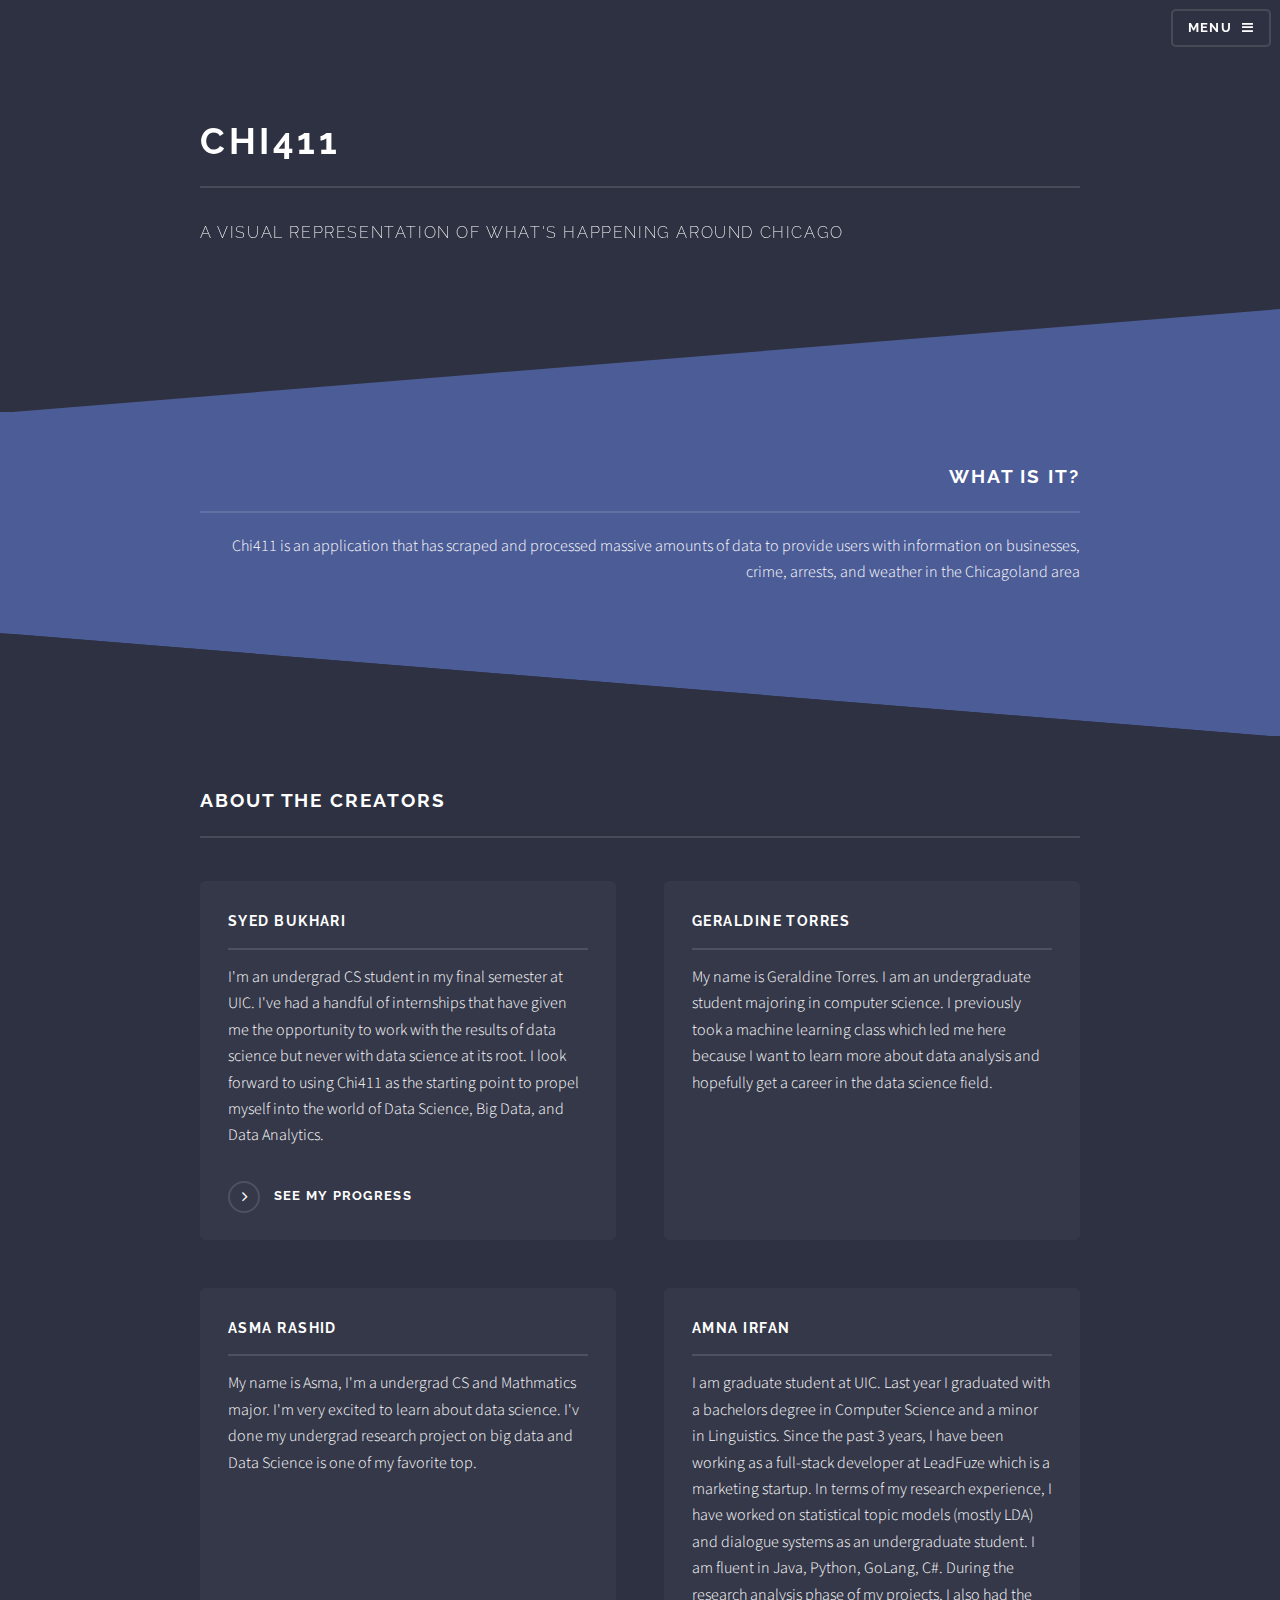
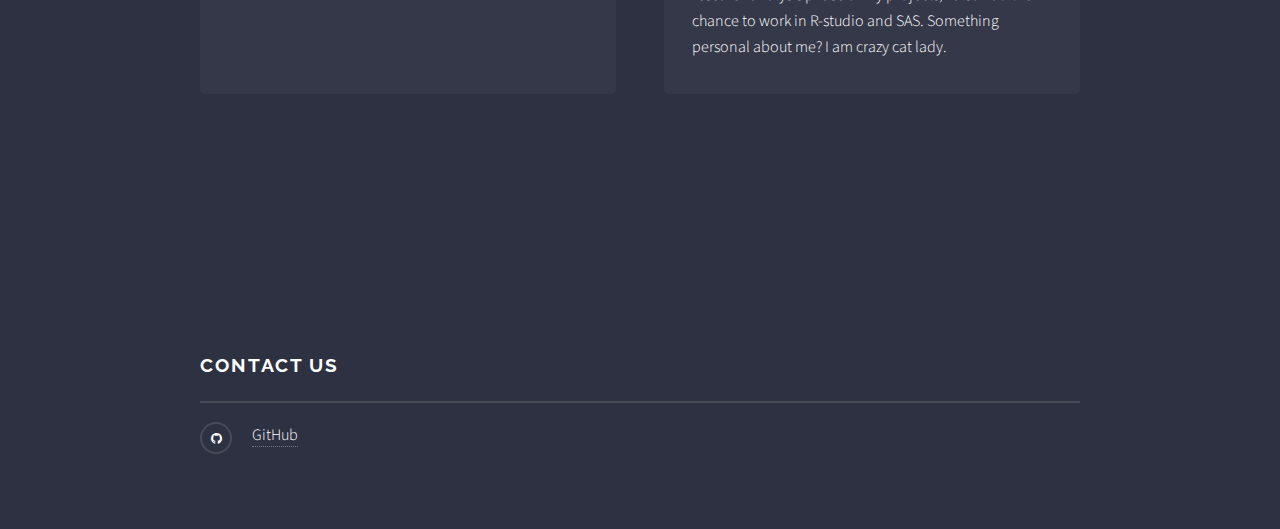
==== index.html @ 37b50322 "added progress report page and linked it in root page menu" ====
<!DOCTYPE HTML>
<html>
	<head>
		<title>Chi411</title>
		<meta charset="utf-8" />
		<meta name="viewport" content="width=device-width, initial-scale=1" />
		<!--[if lte IE 8]><script src="assets/js/ie/html5shiv.js"></script><![endif]-->
		<link rel="stylesheet" href="assets/css/main.css" />
		<!--[if lte IE 9]><link rel="stylesheet" href="assets/css/ie9.css" /><![endif]-->
		<!--[if lte IE 8]><link rel="stylesheet" href="assets/css/ie8.css" /><![endif]-->
	</head>
	<body>

		<!-- Page Wrapper -->
			<div id="page-wrapper">

				<!-- Header -->
					<header id="header" class="alt">
						<h1><a href="index.html">Chi411</a></h1>
						<nav>
							<a href="#menu">Menu</a>
						</nav>
					</header>

				<!-- Menu -->
					<nav id="menu">
						<div class="inner">
							<h2>Menu</h2>
							<ul class="links">
								<li><a href="index.html">Home</a></li>
								<li><a href="/pages/progress/syed.html">Syed's Progress</a></li>
							</ul>
							<a href="#" class="close">Close</a>
						</div>
					</nav>

				<!-- Banner -->
					<section id="banner">
						<div class="inner">
							<h2>Chi411</h2>
							<p>A visual representation of what's happening around Chicago</p>
						</div>
					</section>

				<!-- Wrapper -->
					<section id="wrapper">

						<!-- One -->
							<section id="one" class="wrapper spotlight style1">
								<div class="inner">
									<div class="content">
										<h2 class="major">What is it?</h2>
										<p>Chi411 is an application that has scraped and processed massive amounts of data to provide users with information on businesses, crime, arrests, and weather in the Chicagoland area</p>
									</div>
								</div>
							</section>

							<section id="four" class="wrapper alt style1">
								<div class="inner">
									<h2 class="major">About the creators</h2>
									<section class="features">
										<article>
											<h3 class="major">Syed Bukhari</h3>
											<p>I'm an undergrad CS student in my final semester at UIC. I've had a handful of internships that have given me the opportunity to work with the results of data science but never with data science at its root. I look forward to using Chi411 as the starting point to propel myself into the world of Data Science, Big Data, and Data Analytics.</p>
											<a href="/pages/progress/syed.html" class="special">See my progress</a>
										</article>
										<article>
											<h3 class="major">Geraldine Torres</h3>
											<p>My name is Geraldine Torres. I am an undergraduate student majoring in computer science. I previously took a machine learning class which led me here because I want to learn more about data analysis and hopefully get a career in the data science field.</p>
										</article>
										<article>
											<h3 class="major">Asma Rashid</h3>
											<p>My name is Asma, I'm a undergrad CS and Mathmatics major. I'm very excited to learn about data science. I'v done my undergrad research project on big data and Data Science is one of my favorite top.</p>
										</article>
										<article>
											<h3 class="major">Amna Irfan</h3>
											<p>I am graduate student at UIC. Last year I graduated with a bachelors degree in Computer Science and a minor in Linguistics.
												Since the past 3 years, I have been working as a full-stack developer at LeadFuze which is a marketing startup.
												In terms of my research experience, I have worked on statistical topic models (mostly LDA) and dialogue systems as an undergraduate student.
												I am fluent in Java, Python, GoLang, C#. During the research analysis phase of my projects, I also had the
												chance to work in R-studio and SAS. Something personal about me? I am crazy cat lady. </p>
										</article>
									</section>
								</div>
							</section>

					</section>

				<!-- Footer -->
					<section id="footer">
						<div class="inner">
							<h2 class="major">Contact us</h2>
							<ul class="contact">
								<li class="fa-github"><a href="https://github.com/sbukhari17/Chi411App">GitHub</a></li>
							</ul>
						</div>
					</section>

			</div>

		<!-- Scripts -->
			<script src="assets/js/skel.min.js"></script>
			<script src="assets/js/jquery.min.js"></script>
			<script src="assets/js/jquery.scrollex.min.js"></script>
			<script src="assets/js/util.js"></script>
			<!--[if lte IE 8]><script src="assets/js/ie/respond.min.js"></script><![endif]-->
			<script src="assets/js/main.js"></script>

	</body>
</html>
---- assets/css/main.css ----
@import url(font-awesome.min.css);
@import url("https://fonts.googleapis.com/css?family=Raleway:200,700|Source+Sans+Pro:300,600,300italic,600italic");

/*
	Solid State by HTML5 UP
	html5up.net | @ajlkn
	Free for personal and commercial use under the CCA 3.0 license (html5up.net/license)
*/

/* Reset */

	html, body, div, span, applet, object, iframe, h1, h2, h3, h4, h5, h6, p, blockquote, pre, a, abbr, acronym, address, big, cite, code, del, dfn, em, img, ins, kbd, q, s, samp, small, strike, strong, sub, sup, tt, var, b, u, i, center, dl, dt, dd, ol, ul, li, fieldset, form, label, legend, table, caption, tbody, tfoot, thead, tr, th, td, article, aside, canvas, details, embed, figure, figcaption, footer, header, hgroup, menu, nav, output, ruby, section, summary, time, mark, audio, video {
		margin: 0;
		padding: 0;
		border: 0;
		font-size: 100%;
		font: inherit;
		vertical-align: baseline;
	}

	article, aside, details, figcaption, figure, footer, header, hgroup, menu, nav, section {
		display: block;
	}

	body {
		line-height: 1;
	}

	ol, ul {
		list-style: none;
	}

	blockquote, q {
		quotes: none;
	}

	blockquote:before, blockquote:after, q:before, q:after {
		content: '';
		content: none;
	}

	table {
		border-collapse: collapse;
		border-spacing: 0;
	}

	body {
		-webkit-text-size-adjust: none;
	}

/* Box Model */

	*, *:before, *:after {
		-moz-box-sizing: border-box;
		-webkit-box-sizing: border-box;
		box-sizing: border-box;
	}

/* Grid */

	.row {
		border-bottom: solid 1px transparent;
		-moz-box-sizing: border-box;
		-webkit-box-sizing: border-box;
		box-sizing: border-box;
	}

	.row > * {
		float: left;
		-moz-box-sizing: border-box;
		-webkit-box-sizing: border-box;
		box-sizing: border-box;
	}

	.row:after, .row:before {
		content: '';
		display: block;
		clear: both;
		height: 0;
	}

	.row.uniform > * > :first-child {
		margin-top: 0;
	}

	.row.uniform > * > :last-child {
		margin-bottom: 0;
	}

	.row.\30 \25 > * {
		padding: 0 0 0 0em;
	}

	.row.\30 \25 {
		margin: 0 0 -1px 0em;
	}

	.row.uniform.\30 \25 > * {
		padding: 0em 0 0 0em;
	}

	.row.uniform.\30 \25 {
		margin: 0em 0 -1px 0em;
	}

	.row > * {
		padding: 0 0 0 1.75em;
	}

	.row {
		margin: 0 0 -1px -1.75em;
	}

	.row.uniform > * {
		padding: 1.75em 0 0 1.75em;
	}

	.row.uniform {
		margin: -1.75em 0 -1px -1.75em;
	}

	.row.\32 00\25 > * {
		padding: 0 0 0 3.5em;
	}

	.row.\32 00\25 {
		margin: 0 0 -1px -3.5em;
	}

	.row.uniform.\32 00\25 > * {
		padding: 3.5em 0 0 3.5em;
	}

	.row.uniform.\32 00\25 {
		margin: -3.5em 0 -1px -3.5em;
	}

	.row.\31 50\25 > * {
		padding: 0 0 0 2.625em;
	}

	.row.\31 50\25 {
		margin: 0 0 -1px -2.625em;
	}

	.row.uniform.\31 50\25 > * {
		padding: 2.625em 0 0 2.625em;
	}

	.row.uniform.\31 50\25 {
		margin: -2.625em 0 -1px -2.625em;
	}

	.row.\35 0\25 > * {
		padding: 0 0 0 0.875em;
	}

	.row.\35 0\25 {
		margin: 0 0 -1px -0.875em;
	}

	.row.uniform.\35 0\25 > * {
		padding: 0.875em 0 0 0.875em;
	}

	.row.uniform.\35 0\25 {
		margin: -0.875em 0 -1px -0.875em;
	}

	.row.\32 5\25 > * {
		padding: 0 0 0 0.4375em;
	}

	.row.\32 5\25 {
		margin: 0 0 -1px -0.4375em;
	}

	.row.uniform.\32 5\25 > * {
		padding: 0.4375em 0 0 0.4375em;
	}

	.row.uniform.\32 5\25 {
		margin: -0.4375em 0 -1px -0.4375em;
	}

	.\31 2u, .\31 2u\24 {
		width: 100%;
		clear: none;
		margin-left: 0;
	}

	.\31 1u, .\31 1u\24 {
		width: 91.6666666667%;
		clear: none;
		margin-left: 0;
	}

	.\31 0u, .\31 0u\24 {
		width: 83.3333333333%;
		clear: none;
		margin-left: 0;
	}

	.\39 u, .\39 u\24 {
		width: 75%;
		clear: none;
		margin-left: 0;
	}

	.\38 u, .\38 u\24 {
		width: 66.6666666667%;
		clear: none;
		margin-left: 0;
	}

	.\37 u, .\37 u\24 {
		width: 58.3333333333%;
		clear: none;
		margin-left: 0;
	}

	.\36 u, .\36 u\24 {
		width: 50%;
		clear: none;
		margin-left: 0;
	}

	.\35 u, .\35 u\24 {
		width: 41.6666666667%;
		clear: none;
		margin-left: 0;
	}

	.\34 u, .\34 u\24 {
		width: 33.3333333333%;
		clear: none;
		margin-left: 0;
	}

	.\33 u, .\33 u\24 {
		width: 25%;
		clear: none;
		margin-left: 0;
	}

	.\32 u, .\32 u\24 {
		width: 16.6666666667%;
		clear: none;
		margin-left: 0;
	}

	.\31 u, .\31 u\24 {
		width: 8.3333333333%;
		clear: none;
		margin-left: 0;
	}

	.\31 2u\24 + *,
	.\31 1u\24 + *,
	.\31 0u\24 + *,
	.\39 u\24 + *,
	.\38 u\24 + *,
	.\37 u\24 + *,
	.\36 u\24 + *,
	.\35 u\24 + *,
	.\34 u\24 + *,
	.\33 u\24 + *,
	.\32 u\24 + *,
	.\31 u\24 + * {
		clear: left;
	}

	.\-11u {
		margin-left: 91.66667%;
	}

	.\-10u {
		margin-left: 83.33333%;
	}

	.\-9u {
		margin-left: 75%;
	}

	.\-8u {
		margin-left: 66.66667%;
	}

	.\-7u {
		margin-left: 58.33333%;
	}

	.\-6u {
		margin-left: 50%;
	}

	.\-5u {
		margin-left: 41.66667%;
	}

	.\-4u {
		margin-left: 33.33333%;
	}

	.\-3u {
		margin-left: 25%;
	}

	.\-2u {
		margin-left: 16.66667%;
	}

	.\-1u {
		margin-left: 8.33333%;
	}

	@media screen and (max-width: 1680px) {

		.row > * {
			padding: 0 0 0 1.75em;
		}

		.row {
			margin: 0 0 -1px -1.75em;
		}

		.row.uniform > * {
			padding: 1.75em 0 0 1.75em;
		}

		.row.uniform {
			margin: -1.75em 0 -1px -1.75em;
		}

		.row.\32 00\25 > * {
			padding: 0 0 0 3.5em;
		}

		.row.\32 00\25 {
			margin: 0 0 -1px -3.5em;
		}

		.row.uniform.\32 00\25 > * {
			padding: 3.5em 0 0 3.5em;
		}

		.row.uniform.\32 00\25 {
			margin: -3.5em 0 -1px -3.5em;
		}

		.row.\31 50\25 > * {
			padding: 0 0 0 2.625em;
		}

		.row.\31 50\25 {
			margin: 0 0 -1px -2.625em;
		}

		.row.uniform.\31 50\25 > * {
			padding: 2.625em 0 0 2.625em;
		}

		.row.uniform.\31 50\25 {
			margin: -2.625em 0 -1px -2.625em;
		}

		.row.\35 0\25 > * {
			padding: 0 0 0 0.875em;
		}

		.row.\35 0\25 {
			margin: 0 0 -1px -0.875em;
		}

		.row.uniform.\35 0\25 > * {
			padding: 0.875em 0 0 0.875em;
		}

		.row.uniform.\35 0\25 {
			margin: -0.875em 0 -1px -0.875em;
		}

		.row.\32 5\25 > * {
			padding: 0 0 0 0.4375em;
		}

		.row.\32 5\25 {
			margin: 0 0 -1px -0.4375em;
		}

		.row.uniform.\32 5\25 > * {
			padding: 0.4375em 0 0 0.4375em;
		}

		.row.uniform.\32 5\25 {
			margin: -0.4375em 0 -1px -0.4375em;
		}

		.\31 2u\28xlarge\29, .\31 2u\24\28xlarge\29 {
			width: 100%;
			clear: none;
			margin-left: 0;
		}

		.\31 1u\28xlarge\29, .\31 1u\24\28xlarge\29 {
			width: 91.6666666667%;
			clear: none;
			margin-left: 0;
		}

		.\31 0u\28xlarge\29, .\31 0u\24\28xlarge\29 {
			width: 83.3333333333%;
			clear: none;
			margin-left: 0;
		}

		.\39 u\28xlarge\29, .\39 u\24\28xlarge\29 {
			width: 75%;
			clear: none;
			margin-left: 0;
		}

		.\38 u\28xlarge\29, .\38 u\24\28xlarge\29 {
			width: 66.6666666667%;
			clear: none;
			margin-left: 0;
		}

		.\37 u\28xlarge\29, .\37 u\24\28xlarge\29 {
			width: 58.3333333333%;
			clear: none;
			margin-left: 0;
		}

		.\36 u\28xlarge\29, .\36 u\24\28xlarge\29 {
			width: 50%;
			clear: none;
			margin-left: 0;
		}

		.\35 u\28xlarge\29, .\35 u\24\28xlarge\29 {
			width: 41.6666666667%;
			clear: none;
			margin-left: 0;
		}

		.\34 u\28xlarge\29, .\34 u\24\28xlarge\29 {
			width: 33.3333333333%;
			clear: none;
			margin-left: 0;
		}

		.\33 u\28xlarge\29, .\33 u\24\28xlarge\29 {
			width: 25%;
			clear: none;
			margin-left: 0;
		}

		.\32 u\28xlarge\29, .\32 u\24\28xlarge\29 {
			width: 16.6666666667%;
			clear: none;
			margin-left: 0;
		}

		.\31 u\28xlarge\29, .\31 u\24\28xlarge\29 {
			width: 8.3333333333%;
			clear: none;
			margin-left: 0;
		}

		.\31 2u\24\28xlarge\29 + *,
		.\31 1u\24\28xlarge\29 + *,
		.\31 0u\24\28xlarge\29 + *,
		.\39 u\24\28xlarge\29 + *,
		.\38 u\24\28xlarge\29 + *,
		.\37 u\24\28xlarge\29 + *,
		.\36 u\24\28xlarge\29 + *,
		.\35 u\24\28xlarge\29 + *,
		.\34 u\24\28xlarge\29 + *,
		.\33 u\24\28xlarge\29 + *,
		.\32 u\24\28xlarge\29 + *,
		.\31 u\24\28xlarge\29 + * {
			clear: left;
		}

		.\-11u\28xlarge\29 {
			margin-left: 91.66667%;
		}

		.\-10u\28xlarge\29 {
			margin-left: 83.33333%;
		}

		.\-9u\28xlarge\29 {
			margin-left: 75%;
		}

		.\-8u\28xlarge\29 {
			margin-left: 66.66667%;
		}

		.\-7u\28xlarge\29 {
			margin-left: 58.33333%;
		}

		.\-6u\28xlarge\29 {
			margin-left: 50%;
		}

		.\-5u\28xlarge\29 {
			margin-left: 41.66667%;
		}

		.\-4u\28xlarge\29 {
			margin-left: 33.33333%;
		}

		.\-3u\28xlarge\29 {
			margin-left: 25%;
		}

		.\-2u\28xlarge\29 {
			margin-left: 16.66667%;
		}

		.\-1u\28xlarge\29 {
			margin-left: 8.33333%;
		}

	}

	@media screen and (max-width: 1280px) {

		.row > * {
			padding: 0 0 0 1.75em;
		}

		.row {
			margin: 0 0 -1px -1.75em;
		}

		.row.uniform > * {
			padding: 1.75em 0 0 1.75em;
		}

		.row.uniform {
			margin: -1.75em 0 -1px -1.75em;
		}

		.row.\32 00\25 > * {
			padding: 0 0 0 3.5em;
		}

		.row.\32 00\25 {
			margin: 0 0 -1px -3.5em;
		}

		.row.uniform.\32 00\25 > * {
			padding: 3.5em 0 0 3.5em;
		}

		.row.uniform.\32 00\25 {
			margin: -3.5em 0 -1px -3.5em;
		}

		.row.\31 50\25 > * {
			padding: 0 0 0 2.625em;
		}

		.row.\31 50\25 {
			margin: 0 0 -1px -2.625em;
		}

		.row.uniform.\31 50\25 > * {
			padding: 2.625em 0 0 2.625em;
		}

		.row.uniform.\31 50\25 {
			margin: -2.625em 0 -1px -2.625em;
		}

		.row.\35 0\25 > * {
			padding: 0 0 0 0.875em;
		}

		.row.\35 0\25 {
			margin: 0 0 -1px -0.875em;
		}

		.row.uniform.\35 0\25 > * {
			padding: 0.875em 0 0 0.875em;
		}

		.row.uniform.\35 0\25 {
			margin: -0.875em 0 -1px -0.875em;
		}

		.row.\32 5\25 > * {
			padding: 0 0 0 0.4375em;
		}

		.row.\32 5\25 {
			margin: 0 0 -1px -0.4375em;
		}

		.row.uniform.\32 5\25 > * {
			padding: 0.4375em 0 0 0.4375em;
		}

		.row.uniform.\32 5\25 {
			margin: -0.4375em 0 -1px -0.4375em;
		}

		.\31 2u\28large\29, .\31 2u\24\28large\29 {
			width: 100%;
			clear: none;
			margin-left: 0;
		}

		.\31 1u\28large\29, .\31 1u\24\28large\29 {
			width: 91.6666666667%;
			clear: none;
			margin-left: 0;
		}

		.\31 0u\28large\29, .\31 0u\24\28large\29 {
			width: 83.3333333333%;
			clear: none;
			margin-left: 0;
		}

		.\39 u\28large\29, .\39 u\24\28large\29 {
			width: 75%;
			clear: none;
			margin-left: 0;
		}

		.\38 u\28large\29, .\38 u\24\28large\29 {
			width: 66.6666666667%;
			clear: none;
			margin-left: 0;
		}

		.\37 u\28large\29, .\37 u\24\28large\29 {
			width: 58.3333333333%;
			clear: none;
			margin-left: 0;
		}

		.\36 u\28large\29, .\36 u\24\28large\29 {
			width: 50%;
			clear: none;
			margin-left: 0;
		}

		.\35 u\28large\29, .\35 u\24\28large\29 {
			width: 41.6666666667%;
			clear: none;
			margin-left: 0;
		}

		.\34 u\28large\29, .\34 u\24\28large\29 {
			width: 33.3333333333%;
			clear: none;
			margin-left: 0;
		}

		.\33 u\28large\29, .\33 u\24\28large\29 {
			width: 25%;
			clear: none;
			margin-left: 0;
		}

		.\32 u\28large\29, .\32 u\24\28large\29 {
			width: 16.6666666667%;
			clear: none;
			margin-left: 0;
		}

		.\31 u\28large\29, .\31 u\24\28large\29 {
			width: 8.3333333333%;
			clear: none;
			margin-left: 0;
		}

		.\31 2u\24\28large\29 + *,
		.\31 1u\24\28large\29 + *,
		.\31 0u\24\28large\29 + *,
		.\39 u\24\28large\29 + *,
		.\38 u\24\28large\29 + *,
		.\37 u\24\28large\29 + *,
		.\36 u\24\28large\29 + *,
		.\35 u\24\28large\29 + *,
		.\34 u\24\28large\29 + *,
		.\33 u\24\28large\29 + *,
		.\32 u\24\28large\29 + *,
		.\31 u\24\28large\29 + * {
			clear: left;
		}

		.\-11u\28large\29 {
			margin-left: 91.66667%;
		}

		.\-10u\28large\29 {
			margin-left: 83.33333%;
		}

		.\-9u\28large\29 {
			margin-left: 75%;
		}

		.\-8u\28large\29 {
			margin-left: 66.66667%;
		}

		.\-7u\28large\29 {
			margin-left: 58.33333%;
		}

		.\-6u\28large\29 {
			margin-left: 50%;
		}

		.\-5u\28large\29 {
			margin-left: 41.66667%;
		}

		.\-4u\28large\29 {
			margin-left: 33.33333%;
		}

		.\-3u\28large\29 {
			margin-left: 25%;
		}

		.\-2u\28large\29 {
			margin-left: 16.66667%;
		}

		.\-1u\28large\29 {
			margin-left: 8.33333%;
		}

	}

	@media screen and (max-width: 980px) {

		.row > * {
			padding: 0 0 0 1.75em;
		}

		.row {
			margin: 0 0 -1px -1.75em;
		}

		.row.uniform > * {
			padding: 1.75em 0 0 1.75em;
		}

		.row.uniform {
			margin: -1.75em 0 -1px -1.75em;
		}

		.row.\32 00\25 > * {
			padding: 0 0 0 3.5em;
		}

		.row.\32 00\25 {
			margin: 0 0 -1px -3.5em;
		}

		.row.uniform.\32 00\25 > * {
			padding: 3.5em 0 0 3.5em;
		}

		.row.uniform.\32 00\25 {
			margin: -3.5em 0 -1px -3.5em;
		}

		.row.\31 50\25 > * {
			padding: 0 0 0 2.625em;
		}

		.row.\31 50\25 {
			margin: 0 0 -1px -2.625em;
		}

		.row.uniform.\31 50\25 > * {
			padding: 2.625em 0 0 2.625em;
		}

		.row.uniform.\31 50\25 {
			margin: -2.625em 0 -1px -2.625em;
		}

		.row.\35 0\25 > * {
			padding: 0 0 0 0.875em;
		}

		.row.\35 0\25 {
			margin: 0 0 -1px -0.875em;
		}

		.row.uniform.\35 0\25 > * {
			padding: 0.875em 0 0 0.875em;
		}

		.row.uniform.\35 0\25 {
			margin: -0.875em 0 -1px -0.875em;
		}

		.row.\32 5\25 > * {
			padding: 0 0 0 0.4375em;
		}

		.row.\32 5\25 {
			margin: 0 0 -1px -0.4375em;
		}

		.row.uniform.\32 5\25 > * {
			padding: 0.4375em 0 0 0.4375em;
		}

		.row.uniform.\32 5\25 {
			margin: -0.4375em 0 -1px -0.4375em;
		}

		.\31 2u\28medium\29, .\31 2u\24\28medium\29 {
			width: 100%;
			clear: none;
			margin-left: 0;
		}

		.\31 1u\28medium\29, .\31 1u\24\28medium\29 {
			width: 91.6666666667%;
			clear: none;
			margin-left: 0;
		}

		.\31 0u\28medium\29, .\31 0u\24\28medium\29 {
			width: 83.3333333333%;
			clear: none;
			margin-left: 0;
		}

		.\39 u\28medium\29, .\39 u\24\28medium\29 {
			width: 75%;
			clear: none;
			margin-left: 0;
		}

		.\38 u\28medium\29, .\38 u\24\28medium\29 {
			width: 66.6666666667%;
			clear: none;
			margin-left: 0;
		}

		.\37 u\28medium\29, .\37 u\24\28medium\29 {
			width: 58.3333333333%;
			clear: none;
			margin-left: 0;
		}

		.\36 u\28medium\29, .\36 u\24\28medium\29 {
			width: 50%;
			clear: none;
			margin-left: 0;
		}

		.\35 u\28medium\29, .\35 u\24\28medium\29 {
			width: 41.6666666667%;
			clear: none;
			margin-left: 0;
		}

		.\34 u\28medium\29, .\34 u\24\28medium\29 {
			width: 33.3333333333%;
			clear: none;
			margin-left: 0;
		}

		.\33 u\28medium\29, .\33 u\24\28medium\29 {
			width: 25%;
			clear: none;
			margin-left: 0;
		}

		.\32 u\28medium\29, .\32 u\24\28medium\29 {
			width: 16.6666666667%;
			clear: none;
			margin-left: 0;
		}

		.\31 u\28medium\29, .\31 u\24\28medium\29 {
			width: 8.3333333333%;
			clear: none;
			margin-left: 0;
		}

		.\31 2u\24\28medium\29 + *,
		.\31 1u\24\28medium\29 + *,
		.\31 0u\24\28medium\29 + *,
		.\39 u\24\28medium\29 + *,
		.\38 u\24\28medium\29 + *,
		.\37 u\24\28medium\29 + *,
		.\36 u\24\28medium\29 + *,
		.\35 u\24\28medium\29 + *,
		.\34 u\24\28medium\29 + *,
		.\33 u\24\28medium\29 + *,
		.\32 u\24\28medium\29 + *,
		.\31 u\24\28medium\29 + * {
			clear: left;
		}

		.\-11u\28medium\29 {
			margin-left: 91.66667%;
		}

		.\-10u\28medium\29 {
			margin-left: 83.33333%;
		}

		.\-9u\28medium\29 {
			margin-left: 75%;
		}

		.\-8u\28medium\29 {
			margin-left: 66.66667%;
		}

		.\-7u\28medium\29 {
			margin-left: 58.33333%;
		}

		.\-6u\28medium\29 {
			margin-left: 50%;
		}

		.\-5u\28medium\29 {
			margin-left: 41.66667%;
		}

		.\-4u\28medium\29 {
			margin-left: 33.33333%;
		}

		.\-3u\28medium\29 {
			margin-left: 25%;
		}

		.\-2u\28medium\29 {
			margin-left: 16.66667%;
		}

		.\-1u\28medium\29 {
			margin-left: 8.33333%;
		}

	}

	@media screen and (max-width: 736px) {

		.row > * {
			padding: 0 0 0 1.25em;
		}

		.row {
			margin: 0 0 -1px -1.25em;
		}

		.row.uniform > * {
			padding: 1.25em 0 0 1.25em;
		}

		.row.uniform {
			margin: -1.25em 0 -1px -1.25em;
		}

		.row.\32 00\25 > * {
			padding: 0 0 0 2.5em;
		}

		.row.\32 00\25 {
			margin: 0 0 -1px -2.5em;
		}

		.row.uniform.\32 00\25 > * {
			padding: 2.5em 0 0 2.5em;
		}

		.row.uniform.\32 00\25 {
			margin: -2.5em 0 -1px -2.5em;
		}

		.row.\31 50\25 > * {
			padding: 0 0 0 1.875em;
		}

		.row.\31 50\25 {
			margin: 0 0 -1px -1.875em;
		}

		.row.uniform.\31 50\25 > * {
			padding: 1.875em 0 0 1.875em;
		}

		.row.uniform.\31 50\25 {
			margin: -1.875em 0 -1px -1.875em;
		}

		.row.\35 0\25 > * {
			padding: 0 0 0 0.625em;
		}

		.row.\35 0\25 {
			margin: 0 0 -1px -0.625em;
		}

		.row.uniform.\35 0\25 > * {
			padding: 0.625em 0 0 0.625em;
		}

		.row.uniform.\35 0\25 {
			margin: -0.625em 0 -1px -0.625em;
		}

		.row.\32 5\25 > * {
			padding: 0 0 0 0.3125em;
		}

		.row.\32 5\25 {
			margin: 0 0 -1px -0.3125em;
		}

		.row.uniform.\32 5\25 > * {
			padding: 0.3125em 0 0 0.3125em;
		}

		.row.uniform.\32 5\25 {
			margin: -0.3125em 0 -1px -0.3125em;
		}

		.\31 2u\28small\29, .\31 2u\24\28small\29 {
			width: 100%;
			clear: none;
			margin-left: 0;
		}

		.\31 1u\28small\29, .\31 1u\24\28small\29 {
			width: 91.6666666667%;
			clear: none;
			margin-left: 0;
		}

		.\31 0u\28small\29, .\31 0u\24\28small\29 {
			width: 83.3333333333%;
			clear: none;
			margin-left: 0;
		}

		.\39 u\28small\29, .\39 u\24\28small\29 {
			width: 75%;
			clear: none;
			margin-left: 0;
		}

		.\38 u\28small\29, .\38 u\24\28small\29 {
			width: 66.6666666667%;
			clear: none;
			margin-left: 0;
		}

		.\37 u\28small\29, .\37 u\24\28small\29 {
			width: 58.3333333333%;
			clear: none;
			margin-left: 0;
		}

		.\36 u\28small\29, .\36 u\24\28small\29 {
			width: 50%;
			clear: none;
			margin-left: 0;
		}

		.\35 u\28small\29, .\35 u\24\28small\29 {
			width: 41.6666666667%;
			clear: none;
			margin-left: 0;
		}

		.\34 u\28small\29, .\34 u\24\28small\29 {
			width: 33.3333333333%;
			clear: none;
			margin-left: 0;
		}

		.\33 u\28small\29, .\33 u\24\28small\29 {
			width: 25%;
			clear: none;
			margin-left: 0;
		}

		.\32 u\28small\29, .\32 u\24\28small\29 {
			width: 16.6666666667%;
			clear: none;
			margin-left: 0;
		}

		.\31 u\28small\29, .\31 u\24\28small\29 {
			width: 8.3333333333%;
			clear: none;
			margin-left: 0;
		}

		.\31 2u\24\28small\29 + *,
		.\31 1u\24\28small\29 + *,
		.\31 0u\24\28small\29 + *,
		.\39 u\24\28small\29 + *,
		.\38 u\24\28small\29 + *,
		.\37 u\24\28small\29 + *,
		.\36 u\24\28small\29 + *,
		.\35 u\24\28small\29 + *,
		.\34 u\24\28small\29 + *,
		.\33 u\24\28small\29 + *,
		.\32 u\24\28small\29 + *,
		.\31 u\24\28small\29 + * {
			clear: left;
		}

		.\-11u\28small\29 {
			margin-left: 91.66667%;
		}

		.\-10u\28small\29 {
			margin-left: 83.33333%;
		}

		.\-9u\28small\29 {
			margin-left: 75%;
		}

		.\-8u\28small\29 {
			margin-left: 66.66667%;
		}

		.\-7u\28small\29 {
			margin-left: 58.33333%;
		}

		.\-6u\28small\29 {
			margin-left: 50%;
		}

		.\-5u\28small\29 {
			margin-left: 41.66667%;
		}

		.\-4u\28small\29 {
			margin-left: 33.33333%;
		}

		.\-3u\28small\29 {
			margin-left: 25%;
		}

		.\-2u\28small\29 {
			margin-left: 16.66667%;
		}

		.\-1u\28small\29 {
			margin-left: 8.33333%;
		}

	}

	@media screen and (max-width: 640px) {

		.row > * {
			padding: 0 0 0 1.25em;
		}

		.row {
			margin: 0 0 -1px -1.25em;
		}

		.row.uniform > * {
			padding: 1.25em 0 0 1.25em;
		}

		.row.uniform {
			margin: -1.25em 0 -1px -1.25em;
		}

		.row.\32 00\25 > * {
			padding: 0 0 0 2.5em;
		}

		.row.\32 00\25 {
			margin: 0 0 -1px -2.5em;
		}

		.row.uniform.\32 00\25 > * {
			padding: 2.5em 0 0 2.5em;
		}

		.row.uniform.\32 00\25 {
			margin: -2.5em 0 -1px -2.5em;
		}

		.row.\31 50\25 > * {
			padding: 0 0 0 1.875em;
		}

		.row.\31 50\25 {
			margin: 0 0 -1px -1.875em;
		}

		.row.uniform.\31 50\25 > * {
			padding: 1.875em 0 0 1.875em;
		}

		.row.uniform.\31 50\25 {
			margin: -1.875em 0 -1px -1.875em;
		}

		.row.\35 0\25 > * {
			padding: 0 0 0 0.625em;
		}

		.row.\35 0\25 {
			margin: 0 0 -1px -0.625em;
		}

		.row.uniform.\35 0\25 > * {
			padding: 0.625em 0 0 0.625em;
		}

		.row.uniform.\35 0\25 {
			margin: -0.625em 0 -1px -0.625em;
		}

		.row.\32 5\25 > * {
			padding: 0 0 0 0.3125em;
		}

		.row.\32 5\25 {
			margin: 0 0 -1px -0.3125em;
		}

		.row.uniform.\32 5\25 > * {
			padding: 0.3125em 0 0 0.3125em;
		}

		.row.uniform.\32 5\25 {
			margin: -0.3125em 0 -1px -0.3125em;
		}

		.\31 2u\28xsmall\29, .\31 2u\24\28xsmall\29 {
			width: 100%;
			clear: none;
			margin-left: 0;
		}

		.\31 1u\28xsmall\29, .\31 1u\24\28xsmall\29 {
			width: 91.6666666667%;
			clear: none;
			margin-left: 0;
		}

		.\31 0u\28xsmall\29, .\31 0u\24\28xsmall\29 {
			width: 83.3333333333%;
			clear: none;
			margin-left: 0;
		}

		.\39 u\28xsmall\29, .\39 u\24\28xsmall\29 {
			width: 75%;
			clear: none;
			margin-left: 0;
		}

		.\38 u\28xsmall\29, .\38 u\24\28xsmall\29 {
			width: 66.6666666667%;
			clear: none;
			margin-left: 0;
		}

		.\37 u\28xsmall\29, .\37 u\24\28xsmall\29 {
			width: 58.3333333333%;
			clear: none;
			margin-left: 0;
		}

		.\36 u\28xsmall\29, .\36 u\24\28xsmall\29 {
			width: 50%;
			clear: none;
			margin-left: 0;
		}

		.\35 u\28xsmall\29, .\35 u\24\28xsmall\29 {
			width: 41.6666666667%;
			clear: none;
			margin-left: 0;
		}

		.\34 u\28xsmall\29, .\34 u\24\28xsmall\29 {
			width: 33.3333333333%;
			clear: none;
			margin-left: 0;
		}

		.\33 u\28xsmall\29, .\33 u\24\28xsmall\29 {
			width: 25%;
			clear: none;
			margin-left: 0;
		}

		.\32 u\28xsmall\29, .\32 u\24\28xsmall\29 {
			width: 16.6666666667%;
			clear: none;
			margin-left: 0;
		}

		.\31 u\28xsmall\29, .\31 u\24\28xsmall\29 {
			width: 8.3333333333%;
			clear: none;
			margin-left: 0;
		}

		.\31 2u\24\28xsmall\29 + *,
		.\31 1u\24\28xsmall\29 + *,
		.\31 0u\24\28xsmall\29 + *,
		.\39 u\24\28xsmall\29 + *,
		.\38 u\24\28xsmall\29 + *,
		.\37 u\24\28xsmall\29 + *,
		.\36 u\24\28xsmall\29 + *,
		.\35 u\24\28xsmall\29 + *,
		.\34 u\24\28xsmall\29 + *,
		.\33 u\24\28xsmall\29 + *,
		.\32 u\24\28xsmall\29 + *,
		.\31 u\24\28xsmall\29 + * {
			clear: left;
		}

		.\-11u\28xsmall\29 {
			margin-left: 91.66667%;
		}

		.\-10u\28xsmall\29 {
			margin-left: 83.33333%;
		}

		.\-9u\28xsmall\29 {
			margin-left: 75%;
		}

		.\-8u\28xsmall\29 {
			margin-left: 66.66667%;
		}

		.\-7u\28xsmall\29 {
			margin-left: 58.33333%;
		}

		.\-6u\28xsmall\29 {
			margin-left: 50%;
		}

		.\-5u\28xsmall\29 {
			margin-left: 41.66667%;
		}

		.\-4u\28xsmall\29 {
			margin-left: 33.33333%;
		}

		.\-3u\28xsmall\29 {
			margin-left: 25%;
		}

		.\-2u\28xsmall\29 {
			margin-left: 16.66667%;
		}

		.\-1u\28xsmall\29 {
			margin-left: 8.33333%;
		}

	}

	@media screen and (max-width: 360px) {

		.row > * {
			padding: 0 0 0 1.25em;
		}

		.row {
			margin: 0 0 -1px -1.25em;
		}

		.row.uniform > * {
			padding: 1.25em 0 0 1.25em;
		}

		.row.uniform {
			margin: -1.25em 0 -1px -1.25em;
		}

		.row.\32 00\25 > * {
			padding: 0 0 0 2.5em;
		}

		.row.\32 00\25 {
			margin: 0 0 -1px -2.5em;
		}

		.row.uniform.\32 00\25 > * {
			padding: 2.5em 0 0 2.5em;
		}

		.row.uniform.\32 00\25 {
			margin: -2.5em 0 -1px -2.5em;
		}

		.row.\31 50\25 > * {
			padding: 0 0 0 1.875em;
		}

		.row.\31 50\25 {
			margin: 0 0 -1px -1.875em;
		}

		.row.uniform.\31 50\25 > * {
			padding: 1.875em 0 0 1.875em;
		}

		.row.uniform.\31 50\25 {
			margin: -1.875em 0 -1px -1.875em;
		}

		.row.\35 0\25 > * {
			padding: 0 0 0 0.625em;
		}

		.row.\35 0\25 {
			margin: 0 0 -1px -0.625em;
		}

		.row.uniform.\35 0\25 > * {
			padding: 0.625em 0 0 0.625em;
		}

		.row.uniform.\35 0\25 {
			margin: -0.625em 0 -1px -0.625em;
		}

		.row.\32 5\25 > * {
			padding: 0 0 0 0.3125em;
		}

		.row.\32 5\25 {
			margin: 0 0 -1px -0.3125em;
		}

		.row.uniform.\32 5\25 > * {
			padding: 0.3125em 0 0 0.3125em;
		}

		.row.uniform.\32 5\25 {
			margin: -0.3125em 0 -1px -0.3125em;
		}

		.\31 2u\28xxsmall\29, .\31 2u\24\28xxsmall\29 {
			width: 100%;
			clear: none;
			margin-left: 0;
		}

		.\31 1u\28xxsmall\29, .\31 1u\24\28xxsmall\29 {
			width: 91.6666666667%;
			clear: none;
			margin-left: 0;
		}

		.\31 0u\28xxsmall\29, .\31 0u\24\28xxsmall\29 {
			width: 83.3333333333%;
			clear: none;
			margin-left: 0;
		}

		.\39 u\28xxsmall\29, .\39 u\24\28xxsmall\29 {
			width: 75%;
			clear: none;
			margin-left: 0;
		}

		.\38 u\28xxsmall\29, .\38 u\24\28xxsmall\29 {
			width: 66.6666666667%;
			clear: none;
			margin-left: 0;
		}

		.\37 u\28xxsmall\29, .\37 u\24\28xxsmall\29 {
			width: 58.3333333333%;
			clear: none;
			margin-left: 0;
		}

		.\36 u\28xxsmall\29, .\36 u\24\28xxsmall\29 {
			width: 50%;
			clear: none;
			margin-left: 0;
		}

		.\35 u\28xxsmall\29, .\35 u\24\28xxsmall\29 {
			width: 41.6666666667%;
			clear: none;
			margin-left: 0;
		}

		.\34 u\28xxsmall\29, .\34 u\24\28xxsmall\29 {
			width: 33.3333333333%;
			clear: none;
			margin-left: 0;
		}

		.\33 u\28xxsmall\29, .\33 u\24\28xxsmall\29 {
			width: 25%;
			clear: none;
			margin-left: 0;
		}

		.\32 u\28xxsmall\29, .\32 u\24\28xxsmall\29 {
			width: 16.6666666667%;
			clear: none;
			margin-left: 0;
		}

		.\31 u\28xxsmall\29, .\31 u\24\28xxsmall\29 {
			width: 8.3333333333%;
			clear: none;
			margin-left: 0;
		}

		.\31 2u\24\28xxsmall\29 + *,
		.\31 1u\24\28xxsmall\29 + *,
		.\31 0u\24\28xxsmall\29 + *,
		.\39 u\24\28xxsmall\29 + *,
		.\38 u\24\28xxsmall\29 + *,
		.\37 u\24\28xxsmall\29 + *,
		.\36 u\24\28xxsmall\29 + *,
		.\35 u\24\28xxsmall\29 + *,
		.\34 u\24\28xxsmall\29 + *,
		.\33 u\24\28xxsmall\29 + *,
		.\32 u\24\28xxsmall\29 + *,
		.\31 u\24\28xxsmall\29 + * {
			clear: left;
		}

		.\-11u\28xxsmall\29 {
			margin-left: 91.66667%;
		}

		.\-10u\28xxsmall\29 {
			margin-left: 83.33333%;
		}

		.\-9u\28xxsmall\29 {
			margin-left: 75%;
		}

		.\-8u\28xxsmall\29 {
			margin-left: 66.66667%;
		}

		.\-7u\28xxsmall\29 {
			margin-left: 58.33333%;
		}

		.\-6u\28xxsmall\29 {
			margin-left: 50%;
		}

		.\-5u\28xxsmall\29 {
			margin-left: 41.66667%;
		}

		.\-4u\28xxsmall\29 {
			margin-left: 33.33333%;
		}

		.\-3u\28xxsmall\29 {
			margin-left: 25%;
		}

		.\-2u\28xxsmall\29 {
			margin-left: 16.66667%;
		}

		.\-1u\28xxsmall\29 {
			margin-left: 8.33333%;
		}

	}

/* Basic */

	@-ms-viewport {
		width: device-width;
	}

	body {
		-ms-overflow-style: scrollbar;
	}

	@media screen and (max-width: 640px) {

		html, body {
			min-width: 320px;
		}

	}

	body {
		background-color: #2e3141;
		background-image: linear-gradient(to top, rgba(46, 49, 65, 0.8), rgba(46, 49, 65, 0.8)), url("../../images/bg.jpg");
		background-size: auto, cover;
		background-attachment: fixed, fixed;
		background-position: center, center;
	}

		body.is-loading *, body.is-loading *:before, body.is-loading *:after {
			-moz-animation: none !important;
			-webkit-animation: none !important;
			-ms-animation: none !important;
			animation: none !important;
			-moz-transition: none !important;
			-webkit-transition: none !important;
			-ms-transition: none !important;
			transition: none !important;
		}

/* Type */

	body, input, select, textarea {
		color: #ffffff;
		font-family: "Source Sans Pro", Helvetica, sans-serif;
		font-size: 16.5pt;
		font-weight: 300;
		line-height: 1.65;
	}

		@media screen and (max-width: 1680px) {

			body, input, select, textarea {
				font-size: 13pt;
			}

		}

		@media screen and (max-width: 1280px) {

			body, input, select, textarea {
				font-size: 12pt;
			}

		}

		@media screen and (max-width: 980px) {

			body, input, select, textarea {
				font-size: 12pt;
			}

		}

		@media screen and (max-width: 736px) {

			body, input, select, textarea {
				font-size: 12pt;
			}

		}

		@media screen and (max-width: 640px) {

			body, input, select, textarea {
				font-size: 12pt;
			}

		}

	a {
		-moz-transition: color 0.2s ease-in-out, border-bottom-color 0.2s ease-in-out;
		-webkit-transition: color 0.2s ease-in-out, border-bottom-color 0.2s ease-in-out;
		-ms-transition: color 0.2s ease-in-out, border-bottom-color 0.2s ease-in-out;
		transition: color 0.2s ease-in-out, border-bottom-color 0.2s ease-in-out;
		border-bottom: dotted 1px rgba(255, 255, 255, 0.35);
		color: #ffffff;
		text-decoration: none;
	}

		a:hover {
			border-bottom-color: transparent;
			color: #ffffff !important;
		}

		a.special:not(.button) {
			text-decoration: none;
			border-bottom: 0;
			display: block;
			font-family: Raleway, Helvetica, sans-serif;
			font-size: 0.8em;
			font-weight: 700;
			letter-spacing: 0.1em;
			margin: 0 0 2em 0;
			text-transform: uppercase;
		}

			a.special:not(.button):before {
				-moz-osx-font-smoothing: grayscale;
				-webkit-font-smoothing: antialiased;
				font-family: FontAwesome;
				font-style: normal;
				font-weight: normal;
				text-transform: none !important;
			}

			a.special:not(.button):before {
				-moz-transition: background-color 0.2s ease-in-out;
				-webkit-transition: background-color 0.2s ease-in-out;
				-ms-transition: background-color 0.2s ease-in-out;
				transition: background-color 0.2s ease-in-out;
				border-radius: 100%;
				border: solid 2px rgba(255, 255, 255, 0.125);
				content: '\f105';
				display: inline-block;
				font-size: 1.25em;
				height: 2em;
				line-height: 1.65em;
				margin-right: 0.85em;
				text-align: center;
				text-indent: 0.15em;
				vertical-align: middle;
				width: 2em;
			}

			a.special:not(.button):hover:before {
				background-color: rgba(255, 255, 255, 0.025);
			}

			a.special:not(.button):active:before {
				background-color: rgba(255, 255, 255, 0.075);
			}

	strong, b {
		color: #ffffff;
		font-weight: 600;
	}

	em, i {
		font-style: italic;
	}

	p {
		margin: 0 0 2em 0;
	}

	h1, h2, h3, h4, h5, h6 {
		color: #ffffff;
		font-family: Raleway, Helvetica, sans-serif;
		font-weight: 700;
		letter-spacing: 0.1em;
		margin: 0 0 1em 0;
		text-transform: uppercase;
	}

		h1 a, h2 a, h3 a, h4 a, h5 a, h6 a {
			color: inherit;
			text-decoration: none;
		}

		h1 span, h2 span, h3 span, h4 span, h5 span, h6 span {
			font-weight: 200;
		}

		h1.major, h2.major, h3.major, h4.major, h5.major, h6.major {
			padding-bottom: 1em;
			border-bottom: solid 2px rgba(255, 255, 255, 0.125);
		}

	h2 {
		font-size: 1.2em;
	}

	h3 {
		font-size: 0.9em;
	}

	h4 {
		font-size: 0.7em;
	}

	h5 {
		font-size: 0.7em;
	}

	h6 {
		font-size: 0.7em;
	}

	@media screen and (max-width: 736px) {

		h2 {
			font-size: 1em;
		}

		h3 {
			font-size: 0.8em;
		}

	}

	sub {
		font-size: 0.8em;
		position: relative;
		top: 0.5em;
	}

	sup {
		font-size: 0.8em;
		position: relative;
		top: -0.5em;
	}

	blockquote {
		border-left: solid 4px rgba(255, 255, 255, 0.125);
		font-style: italic;
		margin: 0 0 2em 0;
		padding: 0.5em 0 0.5em 2em;
	}

	code {
		background: rgba(255, 255, 255, 0.025);
		border-radius: 5px;
		border: solid 2px rgba(255, 255, 255, 0.125);
		font-family: "Courier New", monospace;
		font-size: 0.9em;
		margin: 0 0.25em;
		padding: 0.25em 0.65em;
	}

	pre {
		-webkit-overflow-scrolling: touch;
		font-family: "Courier New", monospace;
		font-size: 0.9em;
		margin: 0 0 2em 0;
	}

		pre code {
			display: block;
			line-height: 1.75em;
			padding: 1em 1.5em;
			overflow-x: auto;
		}

	hr {
		border: 0;
		border-bottom: solid 2px rgba(255, 255, 255, 0.125);
		margin: 2.5em 0;
	}

		hr.major {
			margin: 4em 0;
		}

	.align-left {
		text-align: left;
	}

	.align-center {
		text-align: center;
	}

	.align-right {
		text-align: right;
	}

/* Section/Article */

	section.special, article.special {
		text-align: center;
	}

/* Form */

	form {
		margin: 0 0 2em 0;
	}

		form .field {
			margin: 0 0 2em 0;
		}

			form .field label {
				margin-top: -1.5em;
			}

			form .field:first-child label {
				margin-top: 0;
			}

		form > :last-child {
			margin-bottom: 0;
		}

	label {
		color: #ffffff;
		display: block;
		font-family: Raleway, Helvetica, sans-serif;
		font-size: 0.8em;
		font-weight: 700;
		letter-spacing: 0.1em;
		margin: 0 0 0.7em 0;
		text-transform: uppercase;
	}

	input[type="text"],
	input[type="password"],
	input[type="email"],
	input[type="tel"],
	select,
	textarea {
		-moz-appearance: none;
		-webkit-appearance: none;
		-ms-appearance: none;
		appearance: none;
		background: rgba(255, 255, 255, 0.025);
		border-radius: 5px;
		border: none;
		border: solid 2px rgba(255, 255, 255, 0.125);
		color: inherit;
		display: block;
		outline: 0;
		padding: 0 1em;
		text-decoration: none;
		width: 100%;
	}

		input[type="text"]:invalid,
		input[type="password"]:invalid,
		input[type="email"]:invalid,
		input[type="tel"]:invalid,
		select:invalid,
		textarea:invalid {
			box-shadow: none;
		}

		input[type="text"]:focus,
		input[type="password"]:focus,
		input[type="email"]:focus,
		input[type="tel"]:focus,
		select:focus,
		textarea:focus {
			border-color: #5b6ba6;
		}

	.select-wrapper {
		text-decoration: none;
		display: block;
		position: relative;
	}

		.select-wrapper:before {
			-moz-osx-font-smoothing: grayscale;
			-webkit-font-smoothing: antialiased;
			font-family: FontAwesome;
			font-style: normal;
			font-weight: normal;
			text-transform: none !important;
		}

		.select-wrapper:before {
			color: rgba(255, 255, 255, 0.125);
			content: '\f078';
			display: block;
			height: 2.75em;
			line-height: 2.75em;
			pointer-events: none;
			position: absolute;
			right: 0;
			text-align: center;
			top: 0;
			width: 2.75em;
		}

		.select-wrapper select::-ms-expand {
			display: none;
		}

	select option {
		color: #ffffff;
		background: #2e3141;
	}

	input[type="text"],
	input[type="password"],
	input[type="email"],
	select {
		height: 2.75em;
	}

	textarea {
		padding: 0.75em 1em;
	}

	input[type="checkbox"],
	input[type="radio"] {
		-moz-appearance: none;
		-webkit-appearance: none;
		-ms-appearance: none;
		appearance: none;
		display: block;
		float: left;
		margin-right: -2em;
		opacity: 0;
		width: 1em;
		z-index: -1;
	}

		input[type="checkbox"] + label,
		input[type="radio"] + label {
			text-decoration: none;
			color: #ffffff;
			cursor: pointer;
			display: inline-block;
			font-size: 1em;
			font-family: "Source Sans Pro", Helvetica, sans-serif;
			text-transform: none;
			letter-spacing: 0;
			font-weight: 300;
			padding-left: 2.4em;
			padding-right: 0.75em;
			position: relative;
		}

			input[type="checkbox"] + label:before,
			input[type="radio"] + label:before {
				-moz-osx-font-smoothing: grayscale;
				-webkit-font-smoothing: antialiased;
				font-family: FontAwesome;
				font-style: normal;
				font-weight: normal;
				text-transform: none !important;
			}

			input[type="checkbox"] + label:before,
			input[type="radio"] + label:before {
				background: rgba(255, 255, 255, 0.025);
				border-radius: 5px;
				border: solid 2px rgba(255, 255, 255, 0.125);
				content: '';
				display: inline-block;
				height: 1.65em;
				left: 0;
				line-height: 1.58125em;
				position: absolute;
				text-align: center;
				top: 0;
				width: 1.65em;
			}

		input[type="checkbox"]:checked + label:before,
		input[type="radio"]:checked + label:before {
			background: #ffffff;
			border-color: #ffffff;
			content: '\f00c';
			color: #2e3141;
		}

		input[type="checkbox"]:focus + label:before,
		input[type="radio"]:focus + label:before {
			border-color: #4c5c96;
		}

	input[type="checkbox"] + label:before {
		border-radius: 5px;
	}

	input[type="radio"] + label:before {
		border-radius: 100%;
	}

	::-webkit-input-placeholder {
		color: rgba(255, 255, 255, 0.35) !important;
		opacity: 1.0;
	}

	:-moz-placeholder {
		color: rgba(255, 255, 255, 0.35) !important;
		opacity: 1.0;
	}

	::-moz-placeholder {
		color: rgba(255, 255, 255, 0.35) !important;
		opacity: 1.0;
	}

	:-ms-input-placeholder {
		color: rgba(255, 255, 255, 0.35) !important;
		opacity: 1.0;
	}

	.polyfill-placeholder {
		color: rgba(255, 255, 255, 0.35) !important;
		opacity: 1.0;
	}

/* Box */

	.box {
		border-radius: 5px;
		border: solid 2px rgba(255, 255, 255, 0.125);
		margin-bottom: 2em;
		padding: 1.5em;
	}

		.box > :last-child,
		.box > :last-child > :last-child,
		.box > :last-child > :last-child > :last-child {
			margin-bottom: 0;
		}

		.box.alt {
			border: 0;
			border-radius: 0;
			padding: 0;
		}

/* Icon */

	.icon {
		text-decoration: none;
		border-bottom: none;
		position: relative;
	}

		.icon:before {
			-moz-osx-font-smoothing: grayscale;
			-webkit-font-smoothing: antialiased;
			font-family: FontAwesome;
			font-style: normal;
			font-weight: normal;
			text-transform: none !important;
		}

		.icon > .label {
			display: none;
		}

/* Image */

	.image {
		border-radius: 5px;
		border: 0;
		display: inline-block;
		position: relative;
	}

		.image img {
			border-radius: 5px;
			display: block;
		}

		.image.left, .image.right {
			max-width: 40%;
		}

			.image.left img, .image.right img {
				width: 100%;
			}

		.image.left {
			float: left;
			padding: 0 1.5em 1em 0;
			top: 0.25em;
		}

		.image.right {
			float: right;
			padding: 0 0 1em 1.5em;
			top: 0.25em;
		}

		.image.fit {
			display: block;
			margin: 0 0 2em 0;
			width: 100%;
		}

			.image.fit img {
				width: 100%;
			}

		.image.main {
			display: block;
			margin: 0 0 3em 0;
			width: 100%;
		}

			.image.main img {
				width: 100%;
			}

/* List */

	ol {
		list-style: decimal;
		margin: 0 0 2em 0;
		padding-left: 1.25em;
	}

		ol li {
			padding-left: 0.25em;
		}

	ul {
		list-style: disc;
		margin: 0 0 2em 0;
		padding-left: 1em;
	}

		ul li {
			padding-left: 0.5em;
		}

		ul.alt {
			list-style: none;
			padding-left: 0;
		}

			ul.alt li {
				border-top: solid 1px rgba(255, 255, 255, 0.125);
				padding: 0.5em 0;
			}

				ul.alt li:first-child {
					border-top: 0;
					padding-top: 0;
				}

		ul.icons {
			cursor: default;
			list-style: none;
			padding-left: 0;
		}

			ul.icons li {
				display: inline-block;
				padding: 0 1em 0 0;
			}

				ul.icons li:last-child {
					padding-right: 0;
				}

				ul.icons li .icon:before {
					font-size: 1.25em;
				}

		ul.actions {
			cursor: default;
			list-style: none;
			padding-left: 0;
		}

			ul.actions li {
				display: inline-block;
				padding: 0 1em 0 0;
				vertical-align: middle;
			}

				ul.actions li:last-child {
					padding-right: 0;
				}

			ul.actions.small li {
				padding: 0 0.5em 0 0;
			}

			ul.actions.vertical li {
				display: block;
				padding: 1em 0 0 0;
			}

				ul.actions.vertical li:first-child {
					padding-top: 0;
				}

				ul.actions.vertical li > * {
					margin-bottom: 0;
				}

			ul.actions.vertical.small li {
				padding: 0.5em 0 0 0;
			}

				ul.actions.vertical.small li:first-child {
					padding-top: 0;
				}

			ul.actions.fit {
				display: table;
				margin-left: -1em;
				padding: 0;
				table-layout: fixed;
				width: calc(100% + 1em);
			}

				ul.actions.fit li {
					display: table-cell;
					padding: 0 0 0 1em;
				}

					ul.actions.fit li > * {
						margin-bottom: 0;
					}

				ul.actions.fit.small {
					margin-left: -0.5em;
					width: calc(100% + 0.5em);
				}

					ul.actions.fit.small li {
						padding: 0 0 0 0.5em;
					}

			@media screen and (max-width: 640px) {

				ul.actions {
					margin: 0 0 2em 0;
				}

					ul.actions li {
						padding: 1em 0 0 0;
						display: block;
						text-align: center;
						width: 100%;
					}

						ul.actions li:first-child {
							padding-top: 0;
						}

						ul.actions li > * {
							width: 100%;
							margin: 0 !important;
						}

					ul.actions.small li {
						padding: 0.5em 0 0 0;
					}

						ul.actions.small li:first-child {
							padding-top: 0;
						}

			}

		ul.contact {
			list-style: none;
			padding: 0;
		}

			ul.contact li {
				text-decoration: none;
				margin: 2.5em 0 0 0;
				padding: 0 0 0 3.25em;
				position: relative;
			}

				ul.contact li:before {
					-moz-osx-font-smoothing: grayscale;
					-webkit-font-smoothing: antialiased;
					font-family: FontAwesome;
					font-style: normal;
					font-weight: normal;
					text-transform: none !important;
				}

				ul.contact li:before {
					border-radius: 100%;
					border: solid 2px rgba(255, 255, 255, 0.125);
					display: inline-block;
					font-size: 0.8em;
					height: 2.5em;
					left: 0;
					line-height: 2.35em;
					position: absolute;
					text-align: center;
					top: 0;
					width: 2.5em;
				}

				ul.contact li:first-child {
					margin-top: 0;
				}

			@media screen and (max-width: 736px) {

				ul.contact li {
					margin: 1.5em 0 0 0;
				}

			}

		ul.pagination {
			cursor: default;
			list-style: none;
			padding-left: 0;
		}

			ul.pagination li {
				display: inline-block;
				padding-left: 0;
				vertical-align: middle;
			}

				ul.pagination li > .page {
					-moz-transition: background-color 0.2s ease-in-out, color 0.2s ease-in-out;
					-webkit-transition: background-color 0.2s ease-in-out, color 0.2s ease-in-out;
					-ms-transition: background-color 0.2s ease-in-out, color 0.2s ease-in-out;
					transition: background-color 0.2s ease-in-out, color 0.2s ease-in-out;
					border-bottom: 0;
					border-radius: 5px;
					display: inline-block;
					height: 1.5em;
					line-height: 1.5em;
					margin: 0 0.125em;
					min-width: 1.5em;
					padding: 0 0.5em;
					text-align: center;
				}

					ul.pagination li > .page:hover {
						background-color: rgba(255, 255, 255, 0.025);
					}

					ul.pagination li > .page.active {
						background-color: #4c5c96;
					}

				ul.pagination li:first-child {
					padding-right: 0.75em;
				}

				ul.pagination li:last-child {
					padding-left: 0.75em;
				}

			@media screen and (max-width: 640px) {

				ul.pagination li:nth-child(n+2):nth-last-child(n+2) {
					display: none;
				}

				ul.pagination li .button {
					width: 100%;
				}

				ul.pagination li:first-child {
					width: calc(50% - 2px);
					text-align: left;
					padding-right: 0.325em;
				}

				ul.pagination li:last-child {
					width: calc(50% - 2px);
					text-align: right;
					padding-left: 0.325em;
				}

			}

	dl {
		margin: 0 0 2em 0;
	}

		dl dt {
			display: block;
			font-weight: 600;
			margin: 0 0 1em 0;
		}

		dl dd {
			margin-left: 2em;
		}

/* Table */

	.table-wrapper {
		-webkit-overflow-scrolling: touch;
		overflow-x: auto;
	}

	table {
		margin: 0 0 2em 0;
		width: 100%;
	}

		table tbody tr {
			border: solid 1px rgba(255, 255, 255, 0.125);
			border-left: 0;
			border-right: 0;
		}

			table tbody tr:nth-child(2n + 1) {
				background-color: rgba(255, 255, 255, 0.025);
			}

		table td {
			padding: 0.75em 0.75em;
		}

		table th {
			color: #ffffff;
			font-size: 0.9em;
			font-weight: 600;
			padding: 0 0.75em 0.75em 0.75em;
			text-align: left;
		}

		table thead {
			border-bottom: solid 2px rgba(255, 255, 255, 0.125);
		}

		table tfoot {
			border-top: solid 2px rgba(255, 255, 255, 0.125);
		}

		table.alt {
			border-collapse: separate;
		}

			table.alt tbody tr td {
				border: solid 1px rgba(255, 255, 255, 0.125);
				border-left-width: 0;
				border-top-width: 0;
			}

				table.alt tbody tr td:first-child {
					border-left-width: 1px;
				}

			table.alt tbody tr:first-child td {
				border-top-width: 1px;
			}

			table.alt thead {
				border-bottom: 0;
			}

			table.alt tfoot {
				border-top: 0;
			}

/* Button */

	input[type="submit"],
	input[type="reset"],
	input[type="button"],
	button,
	.button {
		-moz-appearance: none;
		-webkit-appearance: none;
		-ms-appearance: none;
		appearance: none;
		-moz-transition: background-color 0.2s ease-in-out;
		-webkit-transition: background-color 0.2s ease-in-out;
		-ms-transition: background-color 0.2s ease-in-out;
		transition: background-color 0.2s ease-in-out;
		background-color: transparent;
		border-radius: 5px;
		border: 0;
		box-shadow: inset 0 0 0 2px rgba(255, 255, 255, 0.125);
		color: #ffffff !important;
		cursor: pointer;
		display: inline-block;
		font-family: Raleway, Helvetica, sans-serif;
		font-size: 0.8em;
		font-weight: 700;
		height: 3.75em;
		letter-spacing: 0.1em;
		line-height: 3.75em;
		padding: 0 2.25em;
		text-align: center;
		text-decoration: none;
		text-transform: uppercase;
		white-space: nowrap;
	}

		input[type="submit"]:hover,
		input[type="reset"]:hover,
		input[type="button"]:hover,
		button:hover,
		.button:hover {
			background-color: rgba(255, 255, 255, 0.025);
		}

		input[type="submit"]:active,
		input[type="reset"]:active,
		input[type="button"]:active,
		button:active,
		.button:active {
			background-color: rgba(255, 255, 255, 0.075);
		}

		input[type="submit"].icon:before,
		input[type="reset"].icon:before,
		input[type="button"].icon:before,
		button.icon:before,
		.button.icon:before {
			margin-right: 0.5em;
			color: rgba(255, 255, 255, 0.35);
		}

		input[type="submit"].special,
		input[type="reset"].special,
		input[type="button"].special,
		button.special,
		.button.special {
			background-color: #4c5c96;
			box-shadow: none;
		}

			input[type="submit"].special:hover,
			input[type="reset"].special:hover,
			input[type="button"].special:hover,
			button.special:hover,
			.button.special:hover {
				background-color: #53639e;
			}

			input[type="submit"].special:active,
			input[type="reset"].special:active,
			input[type="button"].special:active,
			button.special:active,
			.button.special:active {
				background-color: #45558d;
			}

			input[type="submit"].special.icon:before,
			input[type="reset"].special.icon:before,
			input[type="button"].special.icon:before,
			button.special.icon:before,
			.button.special.icon:before {
				color: #7985b0;
			}

		input[type="submit"].fit,
		input[type="reset"].fit,
		input[type="button"].fit,
		button.fit,
		.button.fit {
			display: block;
			margin: 0 0 1em 0;
			width: 100%;
		}

		input[type="submit"].small,
		input[type="reset"].small,
		input[type="button"].small,
		button.small,
		.button.small {
			font-size: 0.6em;
		}

		input[type="submit"].big,
		input[type="reset"].big,
		input[type="button"].big,
		button.big,
		.button.big {
			font-size: 1em;
		}

		input[type="submit"].disabled, input[type="submit"]:disabled,
		input[type="reset"].disabled,
		input[type="reset"]:disabled,
		input[type="button"].disabled,
		input[type="button"]:disabled,
		button.disabled,
		button:disabled,
		.button.disabled,
		.button:disabled {
			opacity: 0.25;
		}

		@media screen and (max-width: 640px) {

			input[type="submit"],
			input[type="reset"],
			input[type="button"],
			button,
			.button {
				padding: 0;
			}

		}

/* Features */

	.features {
		display: -moz-flex;
		display: -webkit-flex;
		display: -ms-flex;
		display: flex;
		-moz-flex-wrap: wrap;
		-webkit-flex-wrap: wrap;
		-ms-flex-wrap: wrap;
		flex-wrap: wrap;
		margin: 0 0 2em 0;
	}

		.features article {
			padding: 1.75em 1.75em 0.1em 1.75em ;
			background-color: #353849;
			border-radius: 5px;
			margin: 1.5em 3em 1.5em 0;
			width: calc(50% - 1.5em);
		}

			.features article:nth-child(2n) {
				margin-right: 0;
			}

			.features article .image {
				border-radius: 5px 5px 0 0;
				display: block;
				margin-bottom: 1.75em;
				margin-left: -1.75em;
				margin-top: -1.75em;
				position: relative;
				width: calc(100% + 3.5em);
			}

				.features article .image img {
					border-radius: 5px 5px 0 0;
					width: 100%;
				}

		@media screen and (max-width: 980px) {

			.features article {
				margin: 1em 2em 1em 0;
				width: calc(50% - 1em);
			}

		}

		@media screen and (max-width: 736px) {

			.features article {
				padding: 1.5em 1.5em 0.1em 1.5em ;
				margin: 0.875em 1.75em 0.875em 0;
				width: calc(50% - 0.875em - 1px);
			}

				.features article .image {
					margin-bottom: 1.5em;
					margin-left: -1.5em;
					margin-top: -1.5em;
					width: calc(100% + 3em);
				}

		}

		@media screen and (max-width: 640px) {

			.features {
				display: block;
			}

				.features article {
					width: 100%;
					margin: 0 0 2em 0 !important;
				}

		}

/* Header */

	#header {
		-moz-transition: background-color 0.2s ease-in-out;
		-webkit-transition: background-color 0.2s ease-in-out;
		-ms-transition: background-color 0.2s ease-in-out;
		transition: background-color 0.2s ease-in-out;
		background-color: rgba(53, 56, 73, 0.95);
		height: 3.5em;
		left: 0;
		line-height: 3.5em;
		padding: 0 1.25em;
		position: fixed;
		top: 0;
		width: 100%;
		z-index: 10000;
	}

		#header h1 {
			-moz-transition: opacity 0.2s ease-in-out, visibility 0.2s;
			-webkit-transition: opacity 0.2s ease-in-out, visibility 0.2s;
			-ms-transition: opacity 0.2s ease-in-out, visibility 0.2s;
			transition: opacity 0.2s ease-in-out, visibility 0.2s;
			border-bottom: 0;
			font-size: 0.8em;
			margin-bottom: 0;
			opacity: 1;
			visibility: visible;
		}

			#header h1 a {
				border: 0;
			}

		#header nav {
			font-family: Raleway, Helvetica, sans-serif;
			font-size: 0.8em;
			font-weight: 700;
			height: 3em;
			letter-spacing: 0.1em;
			line-height: 3em;
			position: absolute;
			right: 0.7em;
			text-transform: uppercase;
			top: 0.7em;
		}

			#header nav a {
				border: 0;
				display: inline-block;
				padding: 0 1em;
			}

				#header nav a:before {
					float: right;
					margin-left: 0.75em;
				}

				#header nav a[href="#menu"] {
					text-decoration: none;
					-moz-transition: background-color 0.2s ease-in-out;
					-webkit-transition: background-color 0.2s ease-in-out;
					-ms-transition: background-color 0.2s ease-in-out;
					transition: background-color 0.2s ease-in-out;
					border-radius: 5px;
					box-shadow: inset 0 0 0 2px rgba(255, 255, 255, 0.125);
					padding: 0 1.35em;
				}

					#header nav a[href="#menu"]:before {
						-moz-osx-font-smoothing: grayscale;
						-webkit-font-smoothing: antialiased;
						font-family: FontAwesome;
						font-style: normal;
						font-weight: normal;
						text-transform: none !important;
					}

					#header nav a[href="#menu"]:before {
						content: '\f0c9';
					}

					#header nav a[href="#menu"]:hover {
						background-color: rgba(255, 255, 255, 0.025);
					}

					#header nav a[href="#menu"]:active {
						background-color: rgba(255, 255, 255, 0.075);
					}

		#header.alt {
			background-color: transparent;
		}

			#header.alt h1 {
				opacity: 0;
				visibility: hidden;
			}

		@media screen and (max-width: 736px) {

			#header {
				height: 2.75em;
				line-height: 2.75em;
			}

				#header nav {
					top: 0;
					right: 0;
					height: inherit;
					line-height: inherit;
				}

					#header nav a {
						height: inherit;
						line-height: inherit;
					}

						#header nav a[href="#menu"] {
							box-shadow: none;
							padding: 0 1em;
							border-radius: 0;
						}

							#header nav a[href="#menu"]:hover, #header nav a[href="#menu"]:active {
								background-color: inherit;
							}

		}

		@media screen and (max-width: 640px) {

			#header nav a[href="#menu"] {
				width: 4em;
				white-space: nowrap;
				text-indent: 4em;
				position: relative;
			}

				#header nav a[href="#menu"]:before {
					width: inherit;
					position: absolute;
					top: 0;
					left: 0;
					text-indent: 0;
					text-align: right;
					margin-left: 0;
					padding-right: 1.25em;
				}

		}

/* Menu */

	#page-wrapper {
		-moz-transition: -moz-filter 0.25s ease;
		-webkit-transition: -webkit-filter 0.25s ease;
		-ms-transition: -ms-filter 0.25s ease;
		transition: filter 0.25s ease;
	}

	#menu {
		-moz-align-items: center;
		-webkit-align-items: center;
		-ms-align-items: center;
		align-items: center;
		display: -moz-flex;
		display: -webkit-flex;
		display: -ms-flex;
		display: flex;
		-moz-justify-content: center;
		-webkit-justify-content: center;
		-ms-justify-content: center;
		justify-content: center;
		-moz-pointer-events: none;
		-webkit-pointer-events: none;
		-ms-pointer-events: none;
		pointer-events: none;
		-moz-transition: opacity 0.35s ease, visibility 0.35s;
		-webkit-transition: opacity 0.35s ease, visibility 0.35s;
		-ms-transition: opacity 0.35s ease, visibility 0.35s;
		transition: opacity 0.35s ease, visibility 0.35s;
		-moz-user-select: none;
		-webkit-user-select: none;
		-ms-user-select: none;
		user-select: none;
		-webkit-tap-highlight-color: transparent;
		background: rgba(46, 49, 65, 0.8);
		cursor: default;
		height: 100%;
		left: 0;
		opacity: 0;
		position: fixed;
		text-align: center;
		top: 0;
		visibility: hidden;
		width: 100%;
	}

		#menu .inner {
			padding: 2.5em 1.5em 0.5em 1.5em ;
			-moz-transform: translateY(0.5em);
			-webkit-transform: translateY(0.5em);
			-ms-transform: translateY(0.5em);
			transform: translateY(0.5em);
			-moz-transition: opacity 0.35s ease, -moz-transform 0.35s ease;
			-webkit-transition: opacity 0.35s ease, -webkit-transform 0.35s ease;
			-ms-transition: opacity 0.35s ease, -ms-transform 0.35s ease;
			transition: opacity 0.35s ease, transform 0.35s ease;
			-webkit-overflow-scrolling: touch;
			background: #4c5c96;
			border-radius: 5px;
			display: block;
			max-width: 100%;
			opacity: 0;
			position: relative;
			width: 18em;
		}

		#menu h2 {
			border-bottom: solid 2px rgba(255, 255, 255, 0.125);
			padding-bottom: 1em;
		}

		#menu .close {
			background-image: url("images/close.svg");
			background-position: 75% 25%;
			background-repeat: no-repeat;
			background-size: 2em 2em;
			border: 0;
			content: '';
			display: block;
			height: 4em;
			overflow: hidden;
			position: absolute;
			right: 0;
			text-align: center;
			text-indent: 4em;
			top: 0;
			width: 4em;
		}

		#menu .links {
			list-style: none;
			margin-bottom: 1.5em;
			padding: 0;
		}

			#menu .links li {
				padding: 0;
			}

				#menu .links li a {
					border-radius: 5px;
					border: 0;
					display: block;
					font-family: Raleway, Helvetica, sans-serif;
					font-size: 0.8em;
					font-weight: 200;
					letter-spacing: 0.1em;
					line-height: 1.85em;
					padding: 0.75em 0;
					text-transform: uppercase;
				}

					#menu .links li a:hover {
						background: #45558d;
					}

		@media screen and (max-width: 736px) {

			#menu .inner {
				max-height: 100%;
				overflow-y: auto;
				overflow-x: hidden;
			}

				#menu .inner .close {
					background-size: 1.5em 1.5em;
				}

		}

	body.is-menu-visible #page-wrapper {
		-moz-filter: blur(1.5px);
		-webkit-filter: blur(1.5px);
		-ms-filter: blur(1.5px);
		filter: blur(1.5px);
	}

	body.is-menu-visible #menu {
		-moz-pointer-events: auto;
		-webkit-pointer-events: auto;
		-ms-pointer-events: auto;
		pointer-events: auto;
		opacity: 1;
		visibility: visible;
	}

		body.is-menu-visible #menu .inner {
			-moz-transform: translateY(0);
			-webkit-transform: translateY(0);
			-ms-transform: translateY(0);
			transform: translateY(0);
			opacity: 1;
		}

/* Banner */

	#banner {
		padding: 10em 0 4.75em 0 ;
	}

		#banner .inner {
			margin: 0 auto;
			width: 55em;
		}

		#banner .logo {
			-moz-transition: opacity 2s ease, -moz-transform 1s ease;
			-webkit-transition: opacity 2s ease, -webkit-transform 1s ease;
			-ms-transition: opacity 2s ease, -ms-transform 1s ease;
			transition: opacity 2s ease, transform 1s ease;
			-moz-transform: translateY(0);
			-webkit-transform: translateY(0);
			-ms-transform: translateY(0);
			transform: translateY(0);
			opacity: 1;
			margin: 0 0 1.3em 0;
		}

			#banner .logo .icon {
				border-radius: 100%;
				border: solid 2px rgba(255, 255, 255, 0.125);
				cursor: default;
				display: inline-block;
				font-size: 2em;
				height: 2.25em;
				line-height: 2.25em;
				text-align: center;
				width: 2.25em;
			}

		#banner h2 {
			-moz-transition: opacity 0.5s ease, -moz-transform 0.5s ease, -moz-filter 0.25s ease;
			-webkit-transition: opacity 0.5s ease, -webkit-transform 0.5s ease, -webkit-filter 0.25s ease;
			-ms-transition: opacity 0.5s ease, -ms-transform 0.5s ease, -ms-filter 0.25s ease;
			transition: opacity 0.5s ease, transform 0.5s ease, filter 0.25s ease;
			-moz-transform: translateX(0);
			-webkit-transform: translateX(0);
			-ms-transform: translateX(0);
			transform: translateX(0);
			-moz-transition-delay: 0.65s;
			-webkit-transition-delay: 0.65s;
			-ms-transition-delay: 0.65s;
			transition-delay: 0.65s;
			-moz-filter: blur(0);
			-webkit-filter: blur(0);
			-ms-filter: blur(0);
			filter: blur(0);
			opacity: 1;
			border-bottom: solid 2px rgba(255, 255, 255, 0.125);
			font-size: 2.25em;
			margin-bottom: 0.8em;
			padding-bottom: 0.4em;
		}

		#banner p {
			-moz-transition: opacity 0.5s ease, -moz-transform 0.5s ease, -moz-filter 0.25s ease;
			-webkit-transition: opacity 0.5s ease, -webkit-transform 0.5s ease, -webkit-filter 0.25s ease;
			-ms-transition: opacity 0.5s ease, -ms-transform 0.5s ease, -ms-filter 0.25s ease;
			transition: opacity 0.5s ease, transform 0.5s ease, filter 0.25s ease;
			-moz-transform: translateX(0);
			-webkit-transform: translateX(0);
			-ms-transform: translateX(0);
			transform: translateX(0);
			-moz-transition-delay: 0.8s;
			-webkit-transition-delay: 0.8s;
			-ms-transition-delay: 0.8s;
			transition-delay: 0.8s;
			-moz-filter: blur(0);
			-webkit-filter: blur(0);
			-ms-filter: blur(0);
			filter: blur(0);
			opacity: 1;
			font-family: Raleway, Helvetica, sans-serif;
			font-size: 1em;
			font-weight: 200;
			letter-spacing: 0.1em;
			line-height: 2;
			text-transform: uppercase;
		}

		@media screen and (max-width: 1280px) {

			#banner {
				padding: 7em 0 8.25em 0 ;
				background-color: #2e3141;
				background-image: linear-gradient(to top, rgba(46, 49, 65, 0.8), rgba(46, 49, 65, 0.8)), url("../../images/bg.jpg");
				background-size: auto, cover;
				background-position: center, center;
				margin-bottom: -6.5em;
			}

		}

		@media screen and (max-width: 980px) {

			#banner {
				padding: 12em 3em 12.375em 3em ;
				margin-bottom: -4.75em;
			}

				#banner .inner {
					width: 100%;
				}

		}

		@media screen and (max-width: 736px) {

			#banner {
				padding: 5em 2em 4.25em 2em ;
				margin-bottom: -2.5em;
			}

				#banner .logo {
					margin: 0 0 1em 0;
				}

					#banner .logo .icon {
						font-size: 1.5em;
					}

				#banner h2 {
					font-size: 1.5em;
				}

				#banner p {
					font-size: 0.8em;
				}

		}

		body.is-loading #banner .logo {
			-moz-transform: translateY(0.5em);
			-webkit-transform: translateY(0.5em);
			-ms-transform: translateY(0.5em);
			transform: translateY(0.5em);
			opacity: 0;
		}

		body.is-loading #banner h2 {
			opacity: 0;
			-moz-transform: translateX(0.25em);
			-webkit-transform: translateX(0.25em);
			-ms-transform: translateX(0.25em);
			transform: translateX(0.25em);
			-moz-filter: blur(2px);
			-webkit-filter: blur(2px);
			-ms-filter: blur(2px);
			filter: blur(2px);
		}

		body.is-loading #banner p {
			opacity: 0;
			-moz-transform: translateX(0.5em);
			-webkit-transform: translateX(0.5em);
			-ms-transform: translateX(0.5em);
			transform: translateX(0.5em);
			-moz-filter: blur(2px);
			-webkit-filter: blur(2px);
			-ms-filter: blur(2px);
			filter: blur(2px);
		}

/* Wrapper */

	#wrapper > header {
		padding: 11em 0 2.25em 0 ;
	}

		#wrapper > header .inner {
			margin: 0 auto;
			width: 55em;
		}

		#wrapper > header h2 {
			border-bottom: solid 2px rgba(255, 255, 255, 0.125);
			font-size: 2em;
			margin-bottom: 0.8em;
			padding-bottom: 0.4em;
		}

		#wrapper > header p {
			font-family: Raleway, Helvetica, sans-serif;
			font-size: 1em;
			font-weight: 200;
			letter-spacing: 0.1em;
			line-height: 2;
			text-transform: uppercase;
		}

	@media screen and (max-width: 1280px) {

		#wrapper > header {
			padding: 9em 0 6.25em 0 ;
			background-color: #2e3141;
			background-image: linear-gradient(to top, rgba(46, 49, 65, 0.8), rgba(46, 49, 65, 0.8)), url("../../images/bg.jpg");
			background-size: auto, cover;
			background-position: center, 0% 30%;
			margin-bottom: -6.5em;
		}

	}

	@media screen and (max-width: 980px) {

		#wrapper > header {
			padding: 11em 3em 7.375em 3em ;
			background-size: auto, cover;
			background-position: center, 0% 0%;
			margin-bottom: -4.75em;
		}

			#wrapper > header .inner {
				width: 100%;
			}

	}

	@media screen and (max-width: 736px) {

		#wrapper > header {
			padding: 6.5em 2em 3em 2em ;
			background-size: auto, 125%;
			margin-bottom: -2.5em;
		}

			#wrapper > header h2 {
				font-size: 1.25em;
			}

			#wrapper > header p {
				font-size: 0.8em;
			}

	}

	.wrapper {
		background-color: #2e3141;
		margin: 6.5em 0;
		position: relative;
	}

		.wrapper:before, .wrapper:after {
			background-image: url("data:image/svg+xml;charset=utf8,%3Csvg xmlns='http://www.w3.org/2000/svg' width='100' height='100' viewBox='0 0 100 100' preserveAspectRatio='none'%3E%3Cpolygon points='0,100 100,0 100,100' style='fill:%232e3141%3B' /%3E%3C/svg%3E");
		}

		.wrapper:before {
			box-shadow: inset 0 -1px 0 0 #2e3141, 0 1px 0 0 #2e3141;
		}

		.wrapper:after {
			box-shadow: inset 0 -1px 0 0 #2e3141, 0 1px 0 0 #2e3141;
		}

		.wrapper:before, .wrapper:after {
			background-repeat: no-repeat;
			background-size: 100% 100%;
			content: '';
			display: block;
			height: 6.5em;
			position: absolute;
			width: 100%;
		}

		.wrapper:before {
			left: 0;
			top: -6.5em;
		}

		.wrapper:after {
			-moz-transform: scaleY(-1);
			-webkit-transform: scaleY(-1);
			-ms-transform: scaleY(-1);
			transform: scaleY(-1);
			bottom: -6.5em;
			left: 0;
		}

		.wrapper.alt:before {
			-moz-transform: scaleX(-1);
			-webkit-transform: scaleX(-1);
			-ms-transform: scaleX(-1);
			transform: scaleX(-1);
		}

		.wrapper.alt:after {
			-moz-transform: scaleY(-1) scaleX(-1);
			-webkit-transform: scaleY(-1) scaleX(-1);
			-ms-transform: scaleY(-1) scaleX(-1);
			transform: scaleY(-1) scaleX(-1);
		}

		.wrapper .inner {
			padding: 3em 0 1em 0 ;
			margin: 0 auto;
			width: 55em;
		}

		.wrapper.style2 {
			background-color: #353849;
		}

			.wrapper.style2:before, .wrapper.style2:after {
				background-image: url("data:image/svg+xml;charset=utf8,%3Csvg xmlns='http://www.w3.org/2000/svg' width='100' height='100' viewBox='0 0 100 100' preserveAspectRatio='none'%3E%3Cpolygon points='0,100 100,0 100,100' style='fill:%23353849%3B' /%3E%3C/svg%3E");
			}

			.wrapper.style2:before {
				box-shadow: inset 0 -1px 0 0 #353849, 0 1px 0 0 #353849;
			}

			.wrapper.style2:after {
				box-shadow: inset 0 -1px 0 0 #353849, 0 1px 0 0 #353849;
			}

		.wrapper.style3 {
			background-color: #3d4051;
		}

			.wrapper.style3:before, .wrapper.style3:after {
				background-image: url("data:image/svg+xml;charset=utf8,%3Csvg xmlns='http://www.w3.org/2000/svg' width='100' height='100' viewBox='0 0 100 100' preserveAspectRatio='none'%3E%3Cpolygon points='0,100 100,0 100,100' style='fill:%233d4051%3B' /%3E%3C/svg%3E");
			}

			.wrapper.style3:before {
				box-shadow: inset 0 -1px 0 0 #3d4051, 0 1px 0 0 #3d4051;
			}

			.wrapper.style3:after {
				box-shadow: inset 0 -1px 0 0 #3d4051, 0 1px 0 0 #3d4051;
			}

		.wrapper.style4 {
			background-color: #454858;
		}

			.wrapper.style4:before, .wrapper.style4:after {
				background-image: url("data:image/svg+xml;charset=utf8,%3Csvg xmlns='http://www.w3.org/2000/svg' width='100' height='100' viewBox='0 0 100 100' preserveAspectRatio='none'%3E%3Cpolygon points='0,100 100,0 100,100' style='fill:%23454858%3B' /%3E%3C/svg%3E");
			}

			.wrapper.style4:before {
				box-shadow: inset 0 -1px 0 0 #454858, 0 1px 0 0 #454858;
			}

			.wrapper.style4:after {
				box-shadow: inset 0 -1px 0 0 #454858, 0 1px 0 0 #454858;
			}

		.wrapper.style5 {
			background-color: #4d5060;
		}

			.wrapper.style5:before, .wrapper.style5:after {
				background-image: url("data:image/svg+xml;charset=utf8,%3Csvg xmlns='http://www.w3.org/2000/svg' width='100' height='100' viewBox='0 0 100 100' preserveAspectRatio='none'%3E%3Cpolygon points='0,100 100,0 100,100' style='fill:%234d5060%3B' /%3E%3C/svg%3E");
			}

			.wrapper.style5:before {
				box-shadow: inset 0 -1px 0 0 #4d5060, 0 1px 0 0 #4d5060;
			}

			.wrapper.style5:after {
				box-shadow: inset 0 -1px 0 0 #4d5060, 0 1px 0 0 #4d5060;
			}

		.wrapper.style6 {
			background-color: #555867;
		}

			.wrapper.style6:before, .wrapper.style6:after {
				background-image: url("data:image/svg+xml;charset=utf8,%3Csvg xmlns='http://www.w3.org/2000/svg' width='100' height='100' viewBox='0 0 100 100' preserveAspectRatio='none'%3E%3Cpolygon points='0,100 100,0 100,100' style='fill:%23555867%3B' /%3E%3C/svg%3E");
			}

			.wrapper.style6:before {
				box-shadow: inset 0 -1px 0 0 #555867, 0 1px 0 0 #555867;
			}

			.wrapper.style6:after {
				box-shadow: inset 0 -1px 0 0 #555867, 0 1px 0 0 #555867;
			}

		.wrapper.spotlight {
			background-color: #4c5c96;
		}

			.wrapper.spotlight:before, .wrapper.spotlight:after {
				background-image: url("data:image/svg+xml;charset=utf8,%3Csvg xmlns='http://www.w3.org/2000/svg' width='100' height='100' viewBox='0 0 100 100' preserveAspectRatio='none'%3E%3Cpolygon points='0,100 100,0 100,100' style='fill:%234c5c96%3B' /%3E%3C/svg%3E");
			}

			.wrapper.spotlight:before {
				box-shadow: inset 0 -1px 0 0 #4c5c96, 0 1px 0 0 #4c5c96;
			}

			.wrapper.spotlight:after {
				box-shadow: inset 0 -1px 0 0 #4c5c96, 0 1px 0 0 #4c5c96;
			}

			.wrapper.spotlight .inner {
				display: -moz-flex;
				display: -webkit-flex;
				display: -ms-flex;
				display: flex;
				-moz-align-items: center;
				-webkit-align-items: center;
				-ms-align-items: center;
				align-items: center;
				-moz-flex-direction: row;
				-webkit-flex-direction: row;
				-ms-flex-direction: row;
				flex-direction: row;
			}

			.wrapper.spotlight .image {
				border-radius: 100%;
				margin: 0 3em 2em 0;
				width: 22em;
				overflow: hidden;
				-ms-flex: 1;
			}

				.wrapper.spotlight .image img {
					border-radius: 100%;
					width: 100%;
				}

			.wrapper.spotlight .content {
				width: 100%;
				-ms-flex: 2;
			}

			.wrapper.spotlight:nth-child(2n - 1) .inner {
				-moz-flex-direction: row-reverse;
				-webkit-flex-direction: row-reverse;
				-ms-flex-direction: row-reverse;
				flex-direction: row-reverse;
				text-align: right;
			}

			.wrapper.spotlight:nth-child(2n - 1) .image {
				margin: 0 0 2em 3em;
			}

			.wrapper.spotlight.style2 {
				background-color: #45558d;
			}

				.wrapper.spotlight.style2:before, .wrapper.spotlight.style2:after {
					background-image: url("data:image/svg+xml;charset=utf8,%3Csvg xmlns='http://www.w3.org/2000/svg' width='100' height='100' viewBox='0 0 100 100' preserveAspectRatio='none'%3E%3Cpolygon points='0,100 100,0 100,100' style='fill:%2345558d%3B' /%3E%3C/svg%3E");
				}

				.wrapper.spotlight.style2:before {
					box-shadow: inset 0 -1px 0 0 #45558d, 0 1px 0 0 #45558d;
				}

				.wrapper.spotlight.style2:after {
					box-shadow: inset 0 -1px 0 0 #45558d, 0 1px 0 0 #45558d;
				}

			.wrapper.spotlight.style3 {
				background-color: #3f4e85;
			}

				.wrapper.spotlight.style3:before, .wrapper.spotlight.style3:after {
					background-image: url("data:image/svg+xml;charset=utf8,%3Csvg xmlns='http://www.w3.org/2000/svg' width='100' height='100' viewBox='0 0 100 100' preserveAspectRatio='none'%3E%3Cpolygon points='0,100 100,0 100,100' style='fill:%233f4e85%3B' /%3E%3C/svg%3E");
				}

				.wrapper.spotlight.style3:before {
					box-shadow: inset 0 -1px 0 0 #3f4e85, 0 1px 0 0 #3f4e85;
				}

				.wrapper.spotlight.style3:after {
					box-shadow: inset 0 -1px 0 0 #3f4e85, 0 1px 0 0 #3f4e85;
				}

			.wrapper.spotlight.style4 {
				background-color: #39477c;
			}

				.wrapper.spotlight.style4:before, .wrapper.spotlight.style4:after {
					background-image: url("data:image/svg+xml;charset=utf8,%3Csvg xmlns='http://www.w3.org/2000/svg' width='100' height='100' viewBox='0 0 100 100' preserveAspectRatio='none'%3E%3Cpolygon points='0,100 100,0 100,100' style='fill:%2339477c%3B' /%3E%3C/svg%3E");
				}

				.wrapper.spotlight.style4:before {
					box-shadow: inset 0 -1px 0 0 #39477c, 0 1px 0 0 #39477c;
				}

				.wrapper.spotlight.style4:after {
					box-shadow: inset 0 -1px 0 0 #39477c, 0 1px 0 0 #39477c;
				}

			.wrapper.spotlight.style5 {
				background-color: #324072;
			}

				.wrapper.spotlight.style5:before, .wrapper.spotlight.style5:after {
					background-image: url("data:image/svg+xml;charset=utf8,%3Csvg xmlns='http://www.w3.org/2000/svg' width='100' height='100' viewBox='0 0 100 100' preserveAspectRatio='none'%3E%3Cpolygon points='0,100 100,0 100,100' style='fill:%23324072%3B' /%3E%3C/svg%3E");
				}

				.wrapper.spotlight.style5:before {
					box-shadow: inset 0 -1px 0 0 #324072, 0 1px 0 0 #324072;
				}

				.wrapper.spotlight.style5:after {
					box-shadow: inset 0 -1px 0 0 #324072, 0 1px 0 0 #324072;
				}

			.wrapper.spotlight.style6 {
				background-color: #2d3a69;
			}

				.wrapper.spotlight.style6:before, .wrapper.spotlight.style6:after {
					background-image: url("data:image/svg+xml;charset=utf8,%3Csvg xmlns='http://www.w3.org/2000/svg' width='100' height='100' viewBox='0 0 100 100' preserveAspectRatio='none'%3E%3Cpolygon points='0,100 100,0 100,100' style='fill:%232d3a69%3B' /%3E%3C/svg%3E");
				}

				.wrapper.spotlight.style6:before {
					box-shadow: inset 0 -1px 0 0 #2d3a69, 0 1px 0 0 #2d3a69;
				}

				.wrapper.spotlight.style6:after {
					box-shadow: inset 0 -1px 0 0 #2d3a69, 0 1px 0 0 #2d3a69;
				}

		@media screen and (max-width: 980px) {

			.wrapper {
				margin: 4.75em 0;
			}

				.wrapper:before, .wrapper:after {
					height: 4.75em;
				}

				.wrapper:before {
					top: -4.75em;
				}

				.wrapper:after {
					bottom: -4.75em;
					left: 0;
				}

				.wrapper .inner {
					padding: 3em 3em 1em 3em ;
					width: 100%;
				}

				.wrapper.spotlight .image {
					margin: 0 2em 2em 0;
					width: 32em;
				}

				.wrapper.spotlight:nth-child(2n - 1) .image {
					margin: 0 0 2em 2em;
				}

		}

		@media screen and (max-width: 736px) {

			.wrapper {
				margin: 2.5em 0;
			}

				.wrapper:before, .wrapper:after {
					height: 2.5em;
				}

				.wrapper:before {
					top: -2.5em;
				}

				.wrapper:after {
					bottom: -2.5em;
					left: 0;
				}

				.wrapper .inner {
					padding: 2em 2em 0.1em 2em ;
				}

				.wrapper.spotlight .inner {
					-moz-align-items: -moz-flex-start;
					-webkit-align-items: -webkit-flex-start;
					-ms-align-items: -ms-flex-start;
					align-items: flex-start;
				}

				.wrapper.spotlight .image {
					width: 19em;
					margin: 0 1.75em 2em 0;
				}

				.wrapper.spotlight:nth-child(2n - 1) .image {
					margin: 0 0 2em 1.75em;
				}

		}

		@media screen and (max-width: 640px) {

			.wrapper.spotlight .inner {
				display: block;
			}

			.wrapper.spotlight .image {
				margin: 0 0 1em 0 !important;
				max-width: 85%;
				width: 12em;
			}

		}

		@media screen and (max-width: 360px) {

			.wrapper .inner {
				padding: 2em 1.5em 0.1em 1.5em ;
			}

		}

/* Footer */

	#footer .inner {
		padding: 5em 0 3em 0 ;
		display: -moz-flex;
		display: -webkit-flex;
		display: -ms-flex;
		display: flex;
		-moz-flex-direction: row;
		-webkit-flex-direction: row;
		-ms-flex-direction: row;
		flex-direction: row;
		-moz-flex-wrap: wrap;
		-webkit-flex-wrap: wrap;
		-ms-flex-wrap: wrap;
		flex-wrap: wrap;
		margin: 0 auto;
		width: 55em;
	}

		#footer .inner > * {
			width: 100%;
		}

		#footer .inner form {
			margin: 0 3em 0 0;
			width: calc(50% - 1.5em);
		}

		#footer .inner .contact {
			width: calc(50% - 1.5em);
		}

		#footer .inner .copyright {
			border-top: solid 2px rgba(255, 255, 255, 0.125);
			list-style: none;
			margin: 4em 0 2em 0;
			padding: 2em 0 0 0;
			width: 100%;
		}

			#footer .inner .copyright li {
				border-left: solid 2px rgba(255, 255, 255, 0.125);
				color: rgba(255, 255, 255, 0.35);
				display: inline-block;
				font-size: 0.9em;
				line-height: 1;
				margin-left: 1em;
				padding: 0;
				padding-left: 1em;
			}

				#footer .inner .copyright li:first-child {
					border-left: 0;
					margin-left: 0;
					padding-left: 0;
				}

				#footer .inner .copyright li a {
					color: inherit;
				}

	@media screen and (max-width: 1280px) {

		#footer {
			background-color: #2e3141;
			background-image: linear-gradient(to top, rgba(46, 49, 65, 0.8), rgba(46, 49, 65, 0.8)), url("../../images/bg.jpg");
			background-size: auto, cover;
			background-position: center, center;
			margin-top: -6.5em;
			padding-top: 6.5em;
		}

	}

	@media screen and (max-width: 980px) {

		#footer {
			margin-top: -4.75em;
			padding-top: 4.75em;
		}

			#footer .inner {
				padding: 3em 3em 1em 3em ;
				display: block;
				width: 100%;
			}

				#footer .inner form {
					width: 100%;
					margin: 0 0 4em 0;
				}

				#footer .inner .contact {
					width: 100%;
					margin: 0 0 4em 0;
				}

				#footer .inner .copyright {
					margin: 4em 0 2em 0;
				}

	}

	@media screen and (max-width: 736px) {

		#footer {
			margin-top: -2.5em;
			padding-top: 2.5em;
		}

			#footer .inner {
				padding: 2em 2em 0.1em 2em ;
			}

				#footer .inner form {
					margin: 0 0 3em 0;
				}

				#footer .inner .contact {
					margin: 0 0 3em 0;
				}

	}

	@media screen and (max-width: 640px) {

		#footer .inner .copyright li {
			border-left: 0;
			display: block;
			margin: 1em 0 0 0;
			padding-left: 0;
		}

			#footer .inner .copyright li:first-child {
				margin-top: 0;
			}

	}

	@media screen and (max-width: 360px) {

		#footer .inner {
			padding: 2em 1.5em 0.1em 1.5em ;
		}

	}

	/* additional CSS */
	.text-center {
	  text-align: center !important;
	}
---- assets/css/ie9.css ----
/*
	Solid State by HTML5 UP
	html5up.net | @ajlkn
	Free for personal and commercial use under the CCA 3.0 license (html5up.net/license)
*/

/* Basic */

	body {
		background-color: #2e3141;
		background-image: url("../../images/bg.jpg");
		background-size: cover;
		background-attachment: fixed;
		background-position: center;
	}

		body:before {
			background: rgba(46, 49, 65, 0.8);
			content: '';
			display: block;
			height: 100%;
			left: 0;
			position: fixed;
			top: 0;
			width: 100%;
		}

		body > * {
			position: relative;
			z-index: 1;
		}

/* Features */

	.features article {
		display: inline-block;
		width: 45%;
	}

/* Menu */

	#menu .inner {
		margin: 4em auto;
	}

/* Wrapper */

	#wrapper > header {
		background: none !important;
	}

	.wrapper.spotlight .inner {
		text-align: left !important;
	}

	.wrapper.spotlight .image {
		display: inline-block;
		margin: 0 3em 2em 0 !important;
		vertical-align: middle;
		width: 24%;
	}

	.wrapper.spotlight .content {
		display: inline-block;
		vertical-align: middle;
		width: 70%;
	}

/* Banner */

	#banner {
		background: none !important;
	}

/* Footer */

	#footer {
		background: none !important;
	}

		#footer .inner form {
			display: inline-block;
			width: 45%;
		}

		#footer .inner .contact {
			display: inline-block;
			width: 45%;
		}
---- assets/css/ie8.css ----
/*
	Solid State by HTML5 UP
	html5up.net | @ajlkn
	Free for personal and commercial use under the CCA 3.0 license (html5up.net/license)
*/

/* Basic */

	body {
		-ms-behavior: url("assets/js/backgroundsize.min.htc");
	}

/* Type */

	h1.major, h2.major, h3.major, h4.major, h5.major, h6.major {
		border-bottom: solid 2px #ffffff;
	}

	blockquote {
		border-left: solid 4px #ffffff;
	}

	code {
		border: solid 2px #ffffff;
	}

	hr {
		border-bottom: solid 2px #ffffff;
	}

/* Button */

	input[type="submit"],
	input[type="reset"],
	input[type="button"],
	button,
	.button {
		position: relative;
		-ms-behavior: url("assets/js/ie/PIE.htc");
		border: solid 2px #ffffff;
	}

		input[type="submit"].special,
		input[type="reset"].special,
		input[type="button"].special,
		button.special,
		.button.special {
			border: 0;
		}

/* Form */

	input[type="text"],
	input[type="password"],
	input[type="email"],
	input[type="tel"],
	select,
	textarea {
		position: relative;
		-ms-behavior: url("assets/js/ie/PIE.htc");
		background: transparent;
		border: solid 2px #ffffff;
	}

/* Table */

	table tbody tr {
		border: solid 1px #ffffff;
		border-left: 0;
		border-right: 0;
	}

	table.alt tbody tr td {
		border: solid 1px #ffffff;
		border-left-width: 0;
		border-top-width: 0;
	}

		table.alt tbody tr td:first-child {
			border-left-width: 1px;
		}

	table.alt tbody tr:first-child td {
		border-top-width: 1px;
	}

	table.alt thead {
		border-bottom: 0;
	}

	table.alt tfoot {
		border-top: 0;
	}

/* Features */

	.features article {
		-ms-behavior: url("assets/js/ie/PIE.htc");
		position: relative;
		width: 44%;
	}

		.features article .image {
			margin-top: 0;
			margin-left: 0;
			width: 100%;
		}

/* Menu */

	#menu {
		background: #2e3141;
	}

		#menu h2 {
			border-bottom: solid 2px #ffffff;
		}

/* Header */

	#header {
		background-color: #353849;
	}

/* Wrapper */

	.wrapper {
		margin: 0;
	}

		.wrapper:before, .wrapper:after {
			display: none;
		}

		.wrapper.spotlight .image {
			-ms-behavior: url("assets/js/ie/PIE.htc");
		}

			.wrapper.spotlight .image img {
				position: relative;
				-ms-behavior: url("assets/js/ie/PIE.htc");
			}

/* Banner */

	#banner .logo .icon {
		border: solid 2px #ffffff;
		-ms-behavior: url("assets/js/ie/PIE.htc");
	}

	#banner h2 {
		border-bottom: solid 2px #ffffff;
	}

/* Footer */

	#footer .inner .copyright {
		border-top: solid 2px #ffffff;
	}

		#footer .inner .copyright li {
			border-left: solid 2px #ffffff;
		}
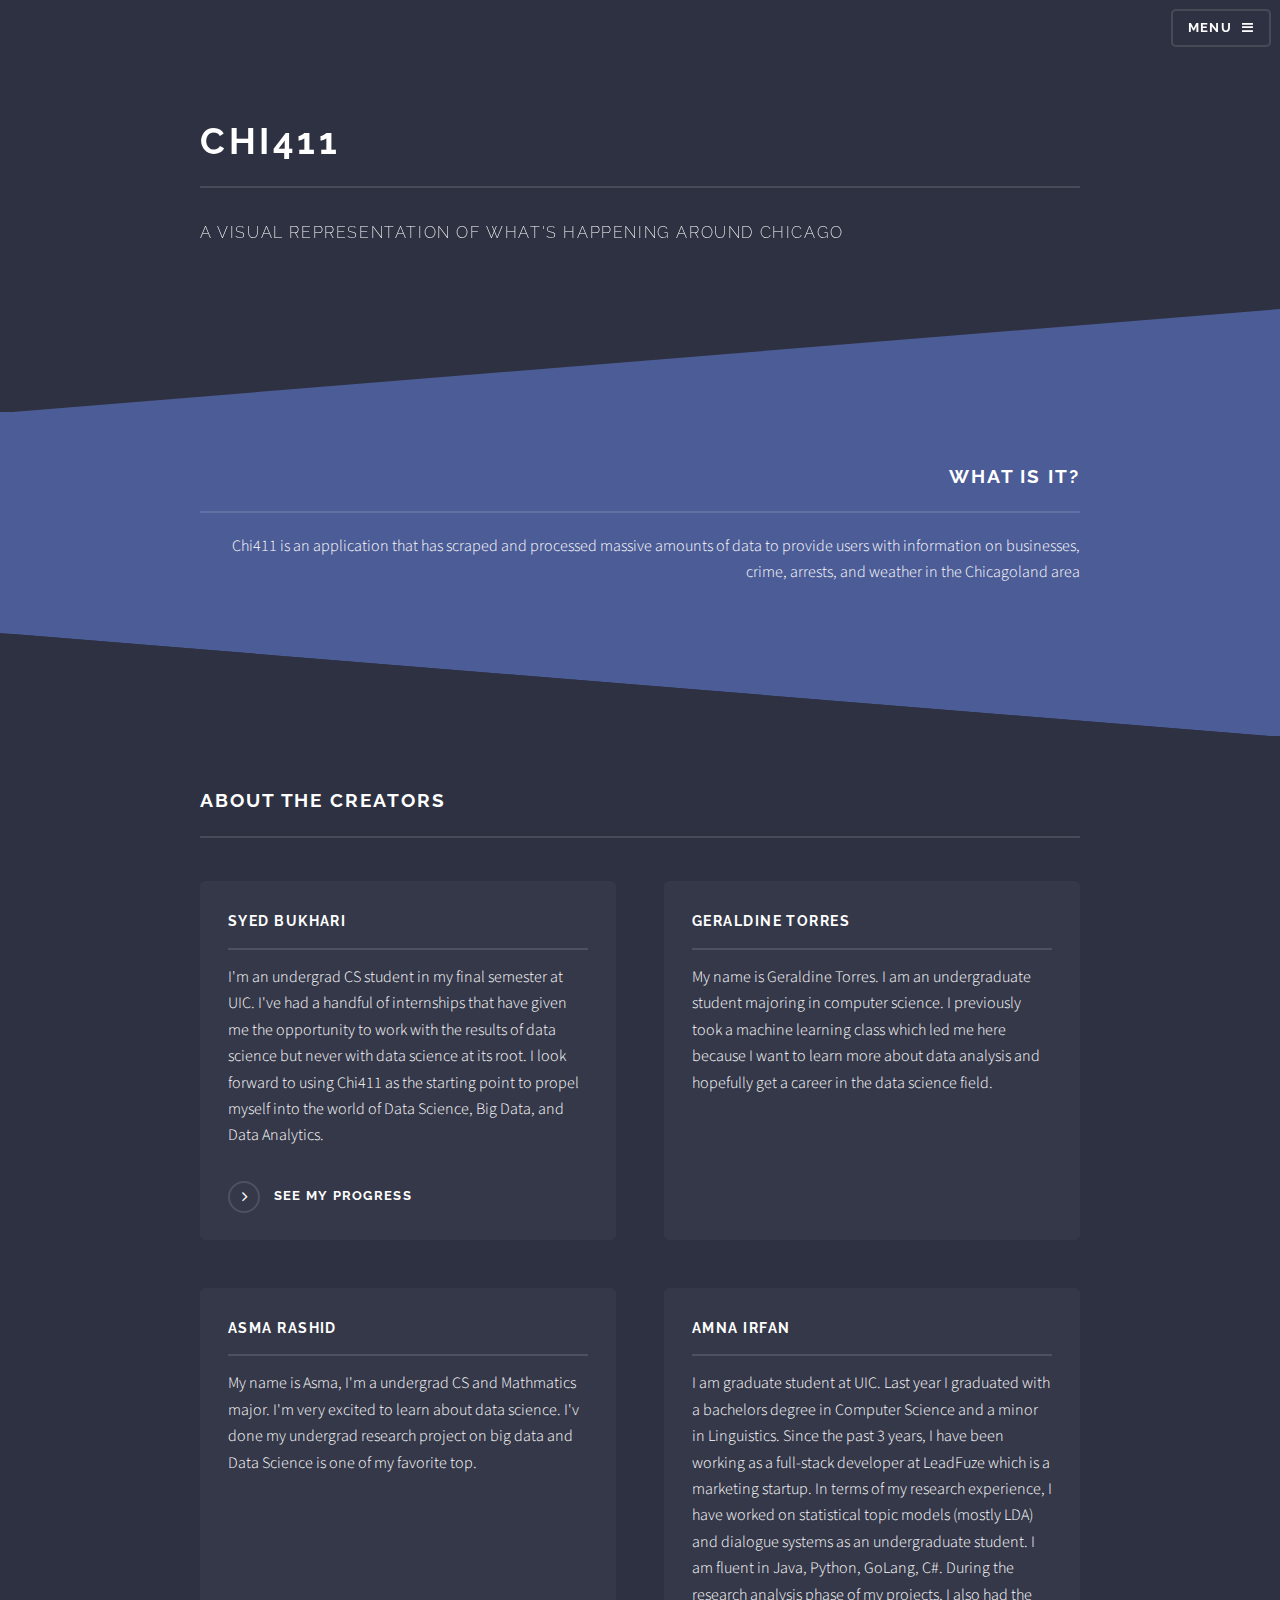
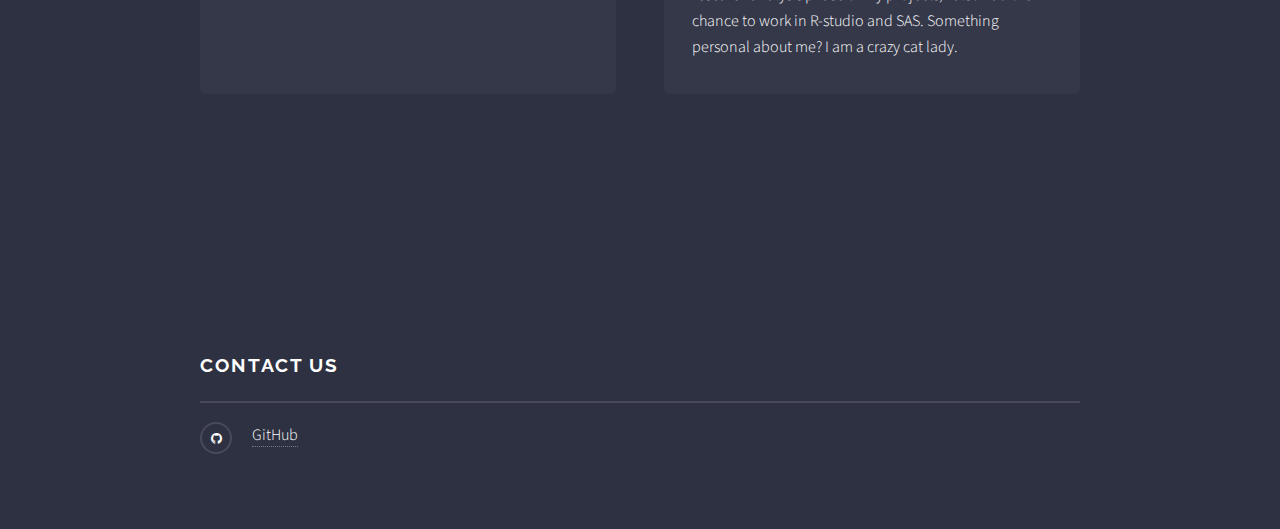
==== commit a9223c3c: "fix typo" ====
--- a/index.html
+++ b/index.html
@@ -28,7 +28,7 @@
 							<h2>Menu</h2>
 							<ul class="links">
 								<li><a href="index.html">Home</a></li>
-								<li><a href="/pages/progress/syed.html">Syed's Progress</a></li>
+								<li><a href="pages/progress/syed.html">Syed's Progress</a></li>
 							</ul>
 							<a href="#" class="close">Close</a>
 						</div>
@@ -62,7 +62,7 @@
 										<article>
 											<h3 class="major">Syed Bukhari</h3>
 											<p>I'm an undergrad CS student in my final semester at UIC. I've had a handful of internships that have given me the opportunity to work with the results of data science but never with data science at its root. I look forward to using Chi411 as the starting point to propel myself into the world of Data Science, Big Data, and Data Analytics.</p>
-											<a href="/pages/progress/syed.html" class="special">See my progress</a>
+											<a href="pages/progress/syed.html" class="special">See my progress</a>
 										</article>
 										<article>
 											<h3 class="major">Geraldine Torres</h3>
@@ -78,7 +78,7 @@
 												Since the past 3 years, I have been working as a full-stack developer at LeadFuze which is a marketing startup.
 												In terms of my research experience, I have worked on statistical topic models (mostly LDA) and dialogue systems as an undergraduate student.
 												I am fluent in Java, Python, GoLang, C#. During the research analysis phase of my projects, I also had the
-												chance to work in R-studio and SAS. Something personal about me? I am crazy cat lady. </p>
+												chance to work in R-studio and SAS. Something personal about me? I am a crazy cat lady. </p>
 										</article>
 									</section>
 								</div>
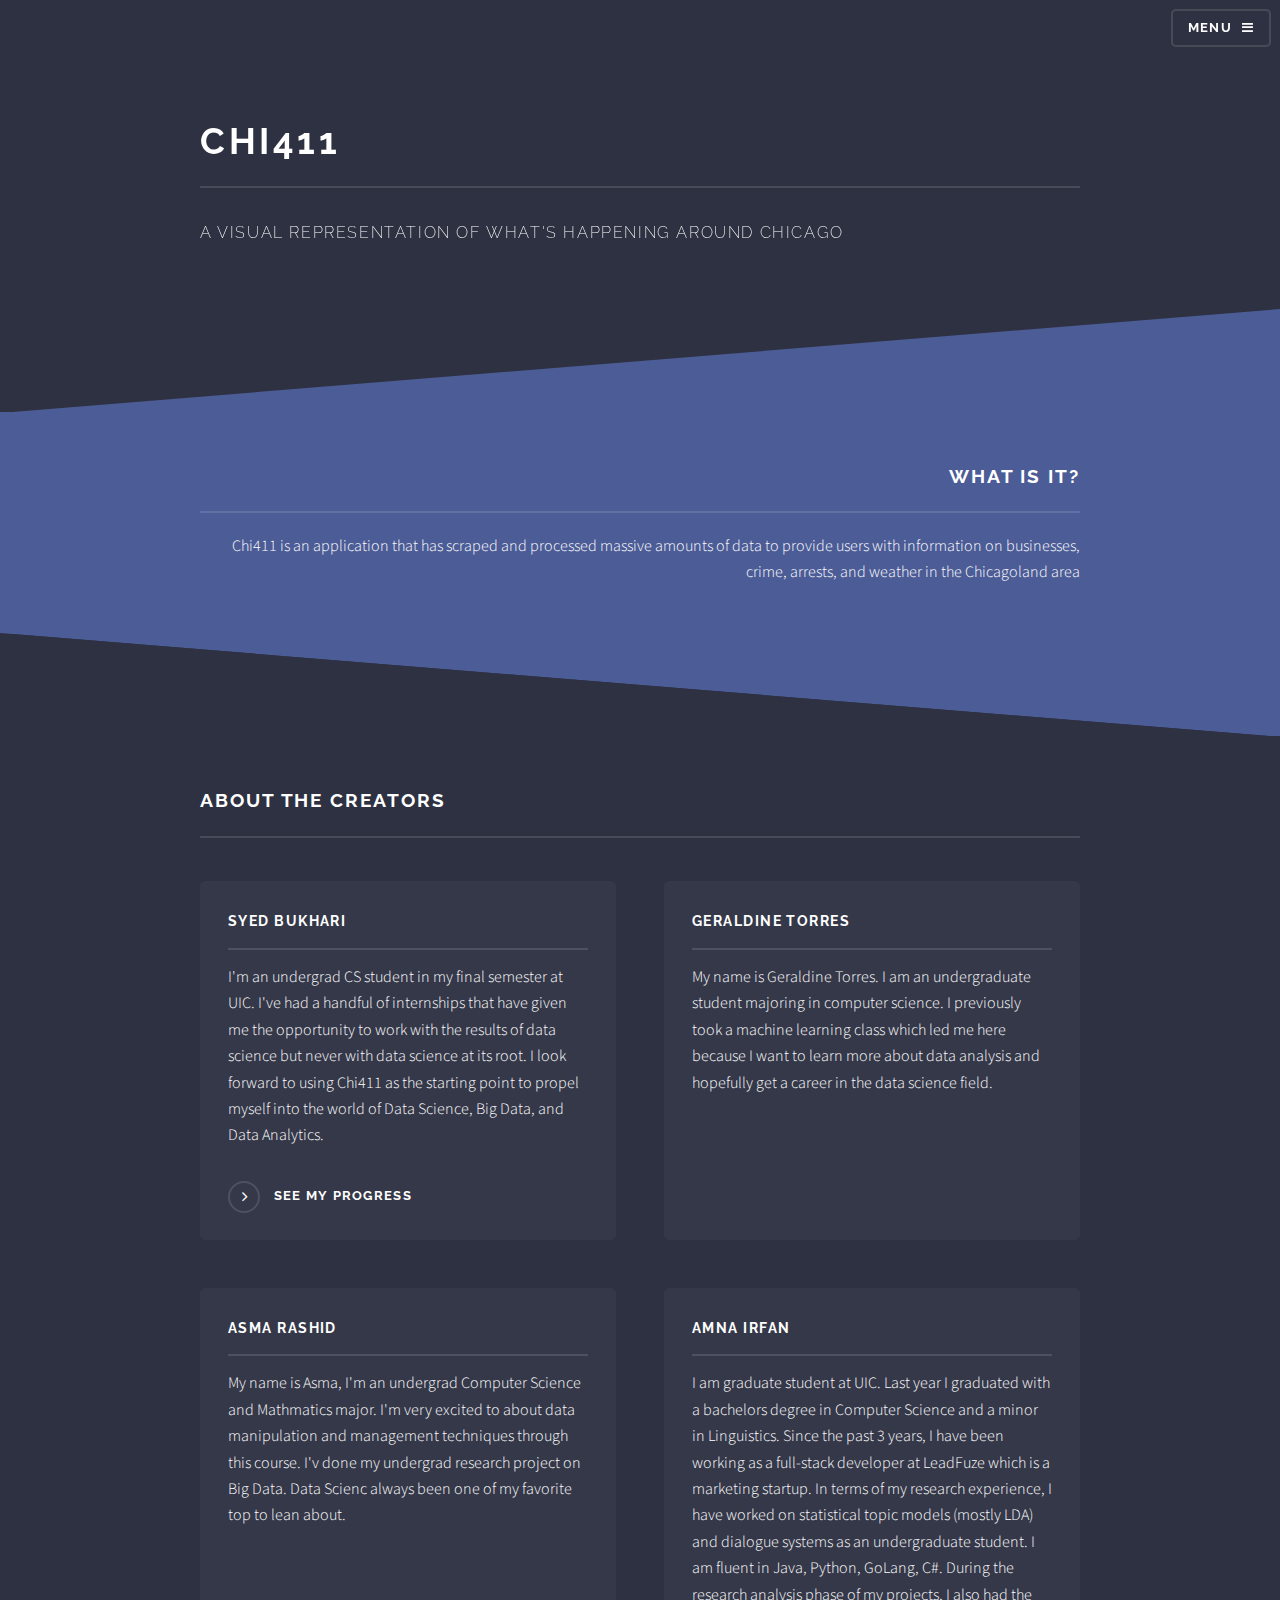
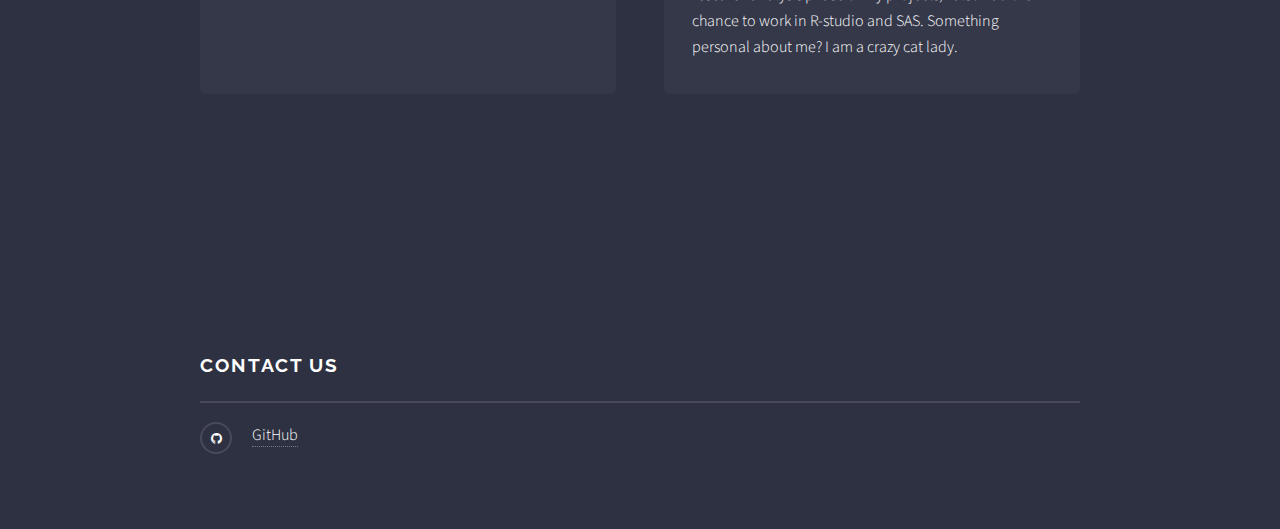
==== commit 9f971c2c: "Merge pull request #4 from sbukhari17/asma_bio" ====
--- a/index.html
+++ b/index.html
@@ -70,7 +70,7 @@
 										</article>
 										<article>
 											<h3 class="major">Asma Rashid</h3>
-											<p>My name is Asma, I'm a undergrad CS and Mathmatics major. I'm very excited to learn about data science. I'v done my undergrad research project on big data and Data Science is one of my favorite top.</p>
+											<p>My name is Asma, I'm an undergrad Computer Science and Mathmatics major. I'm very excited to about data manipulation and management techniques through this course. I'v done my undergrad research project on Big Data. Data Scienc always been one of my favorite top to lean about.</p>
 										</article>
 										<article>
 											<h3 class="major">Amna Irfan</h3>
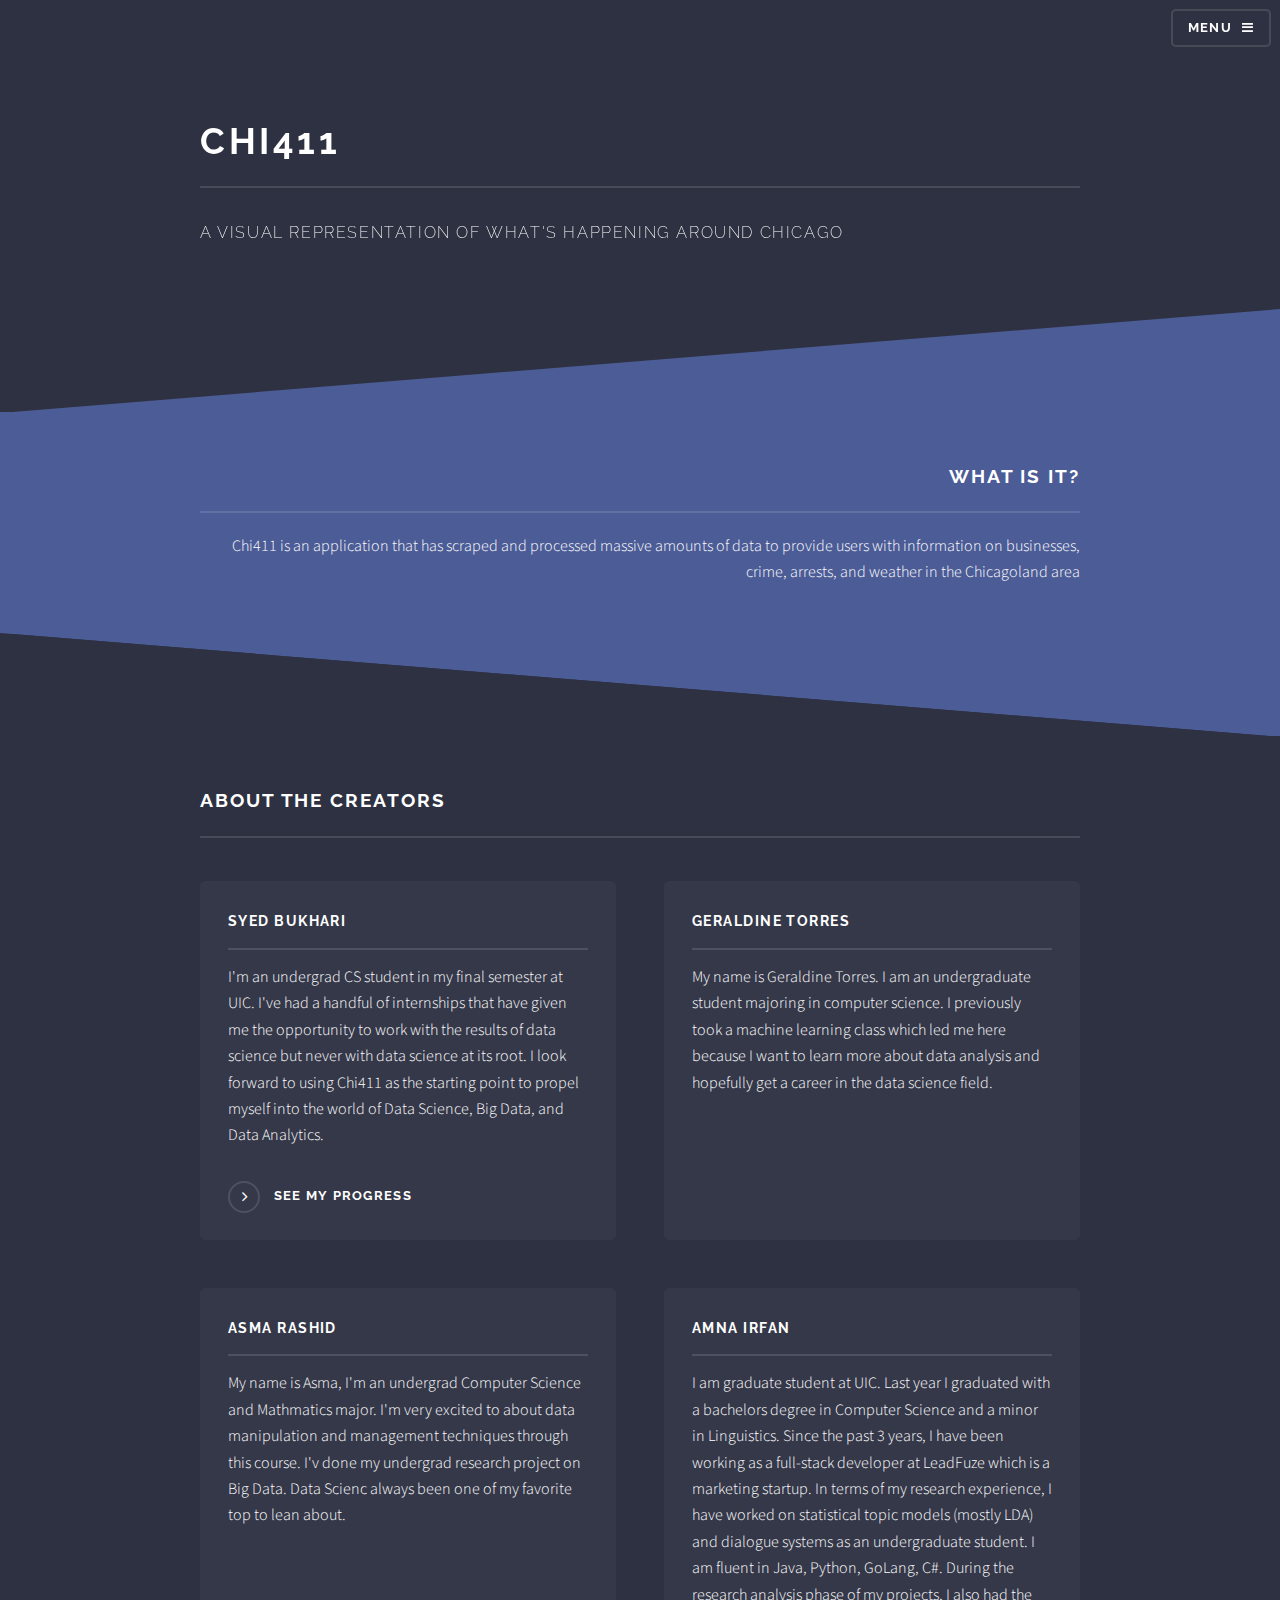
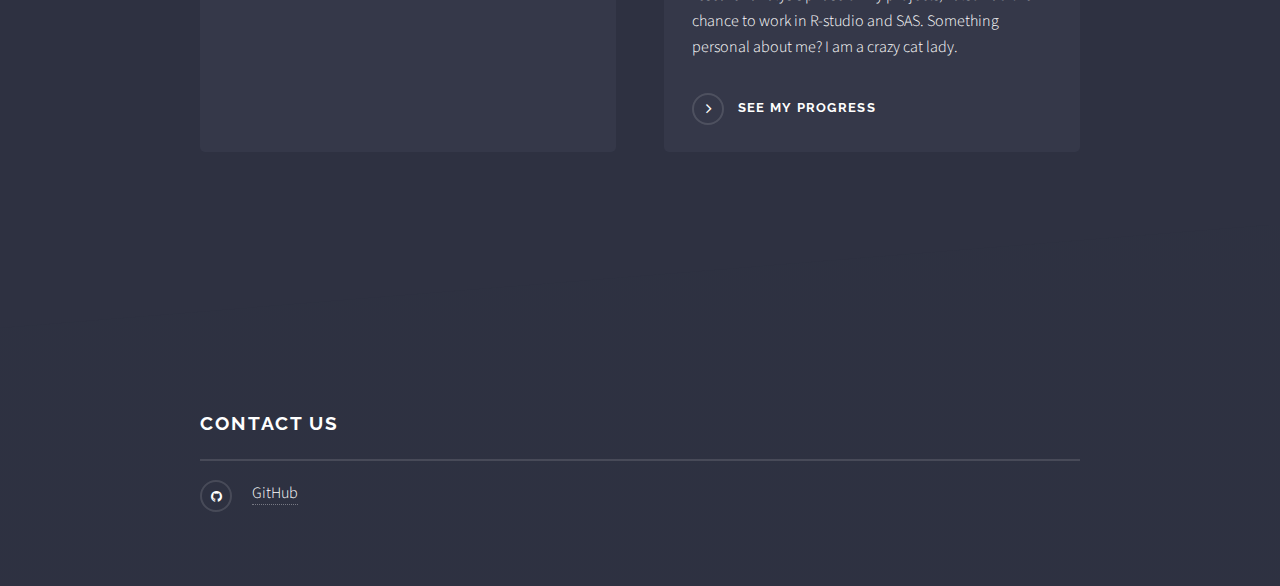
==== commit 3bf57fe8: "weekly status report" ====
--- a/index.html
+++ b/index.html
@@ -28,7 +28,8 @@
 							<h2>Menu</h2>
 							<ul class="links">
 								<li><a href="index.html">Home</a></li>
-								<li><a href="pages/progress/syed.html">Syed's Progress</a></li>
+								<li><a href="pages/progress/syed.html">Syed's Progress</a></li> 
+								<li><a href="pages/progress/amna.html">Amna's Progress</a></li> 
 							</ul>
 							<a href="#" class="close">Close</a>
 						</div>
@@ -79,6 +80,7 @@
 												In terms of my research experience, I have worked on statistical topic models (mostly LDA) and dialogue systems as an undergraduate student.
 												I am fluent in Java, Python, GoLang, C#. During the research analysis phase of my projects, I also had the
 												chance to work in R-studio and SAS. Something personal about me? I am a crazy cat lady. </p>
+												<a href="pages/progress/amna.html" class="special">See my progress</a>
 										</article>
 									</section>
 								</div>
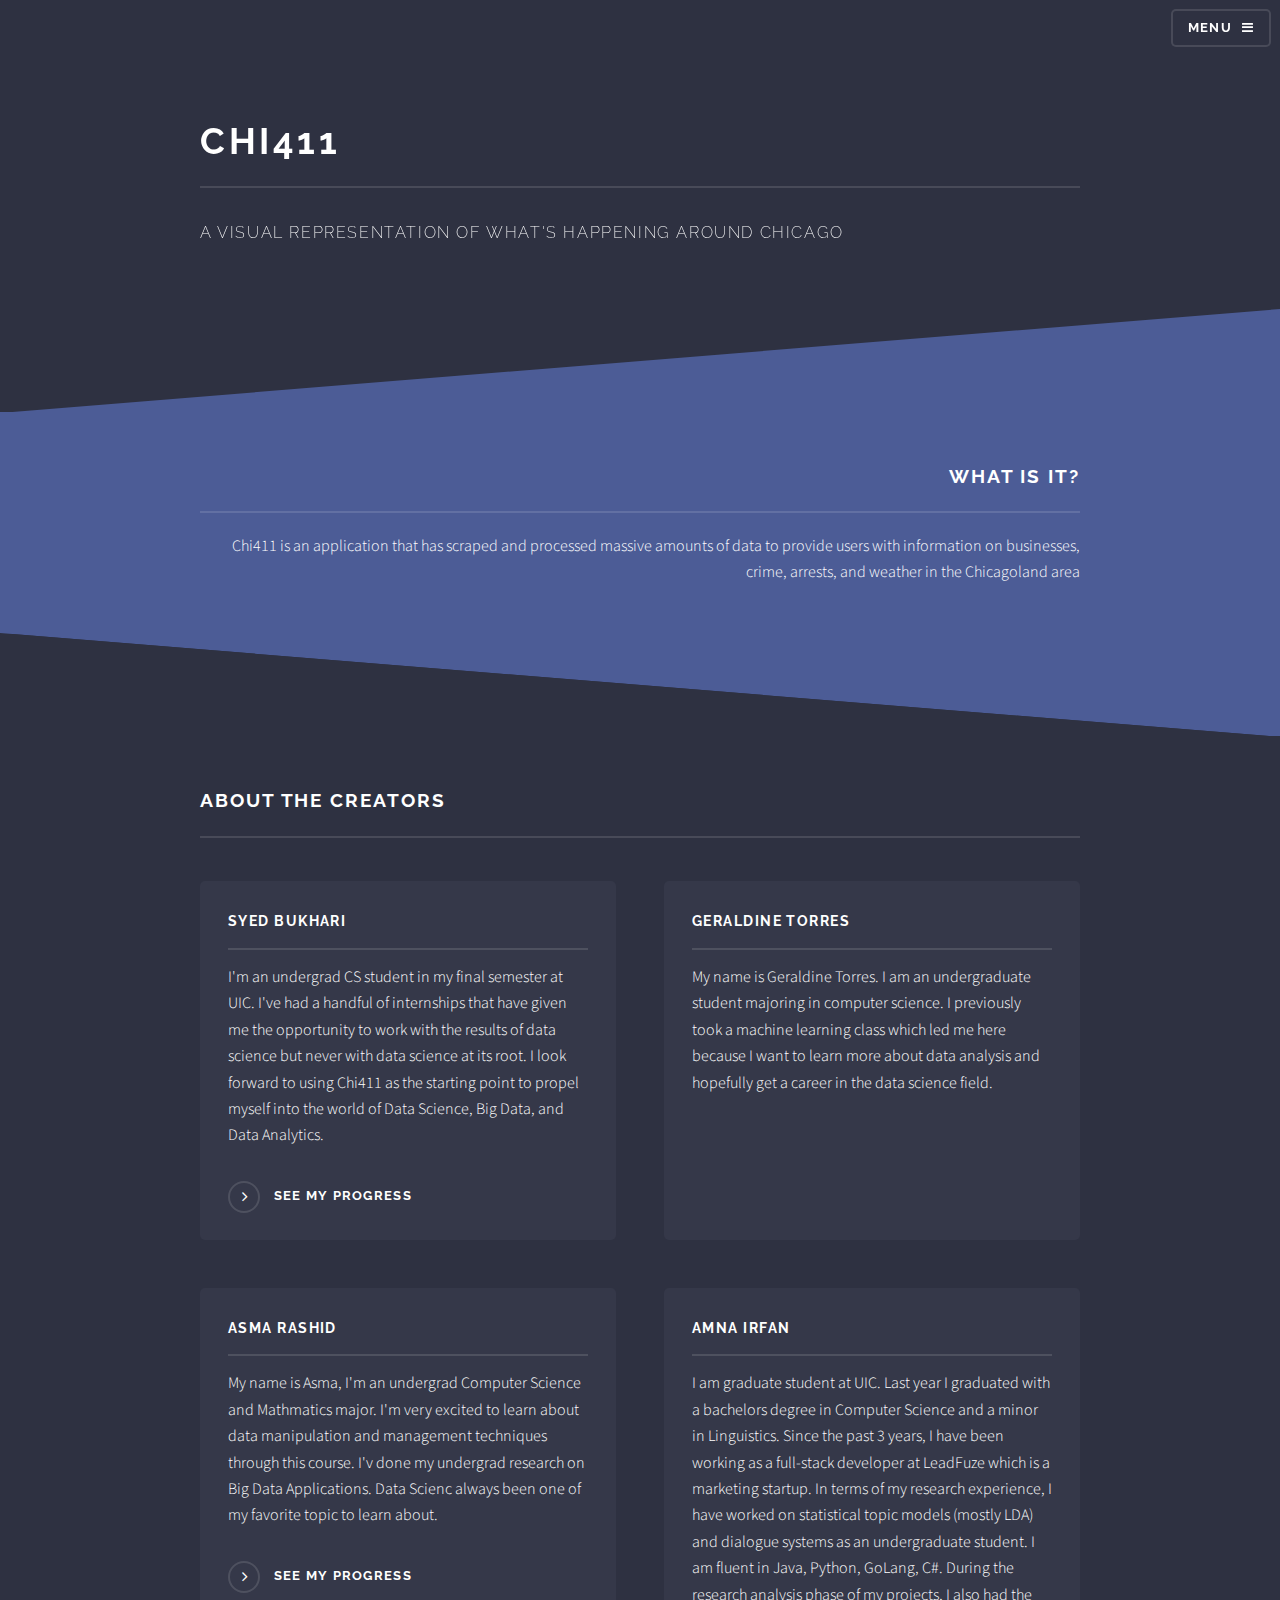
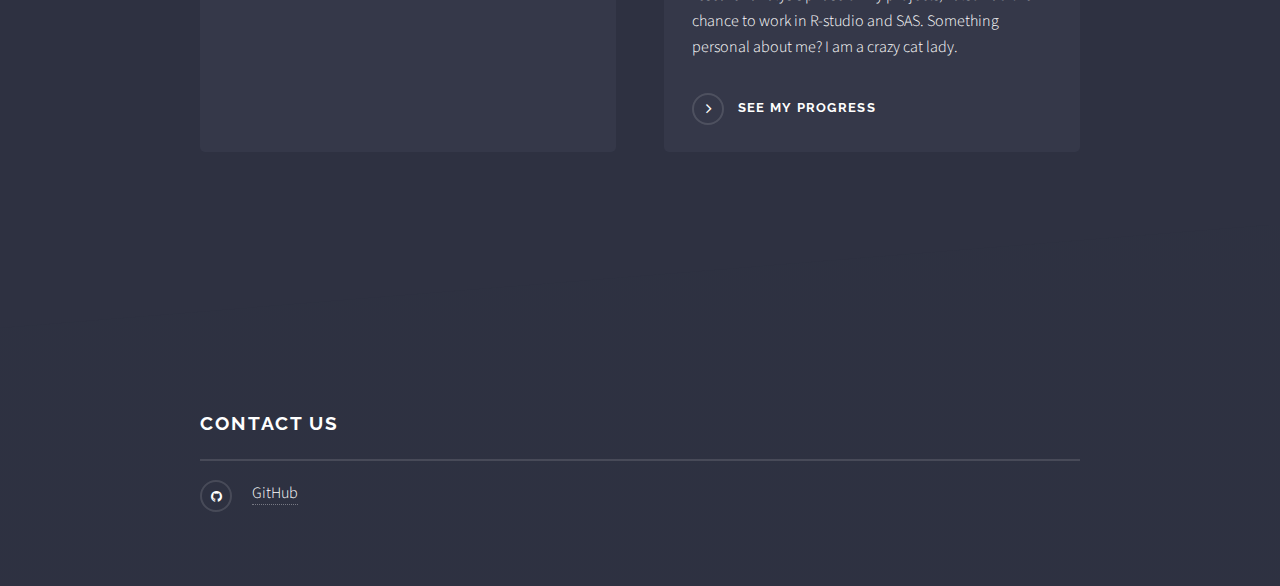
==== commit 0893b8fd: "added the links" ====
--- a/index.html
+++ b/index.html
@@ -30,6 +30,7 @@
 								<li><a href="index.html">Home</a></li>
 								<li><a href="pages/progress/syed.html">Syed's Progress</a></li> 
 								<li><a href="pages/progress/amna.html">Amna's Progress</a></li> 
+								<li><a href="pages/progress/Asma.html">Asma's Progress</a></li>
 							</ul>
 							<a href="#" class="close">Close</a>
 						</div>
@@ -71,7 +72,8 @@
 										</article>
 										<article>
 											<h3 class="major">Asma Rashid</h3>
-											<p>My name is Asma, I'm an undergrad Computer Science and Mathmatics major. I'm very excited to about data manipulation and management techniques through this course. I'v done my undergrad research project on Big Data. Data Scienc always been one of my favorite top to lean about.</p>
+											<p>My name is Asma, I'm an undergrad Computer Science and Mathmatics major. I'm very excited to learn about data manipulation and management techniques through this course. I'v done my undergrad research on Big Data Applications. Data Scienc always been one of my favorite topic to learn about.</p>
+											<a href="pages/progress/Asma.html" class="special">See my progress</a>
 										</article>
 										<article>
 											<h3 class="major">Amna Irfan</h3>
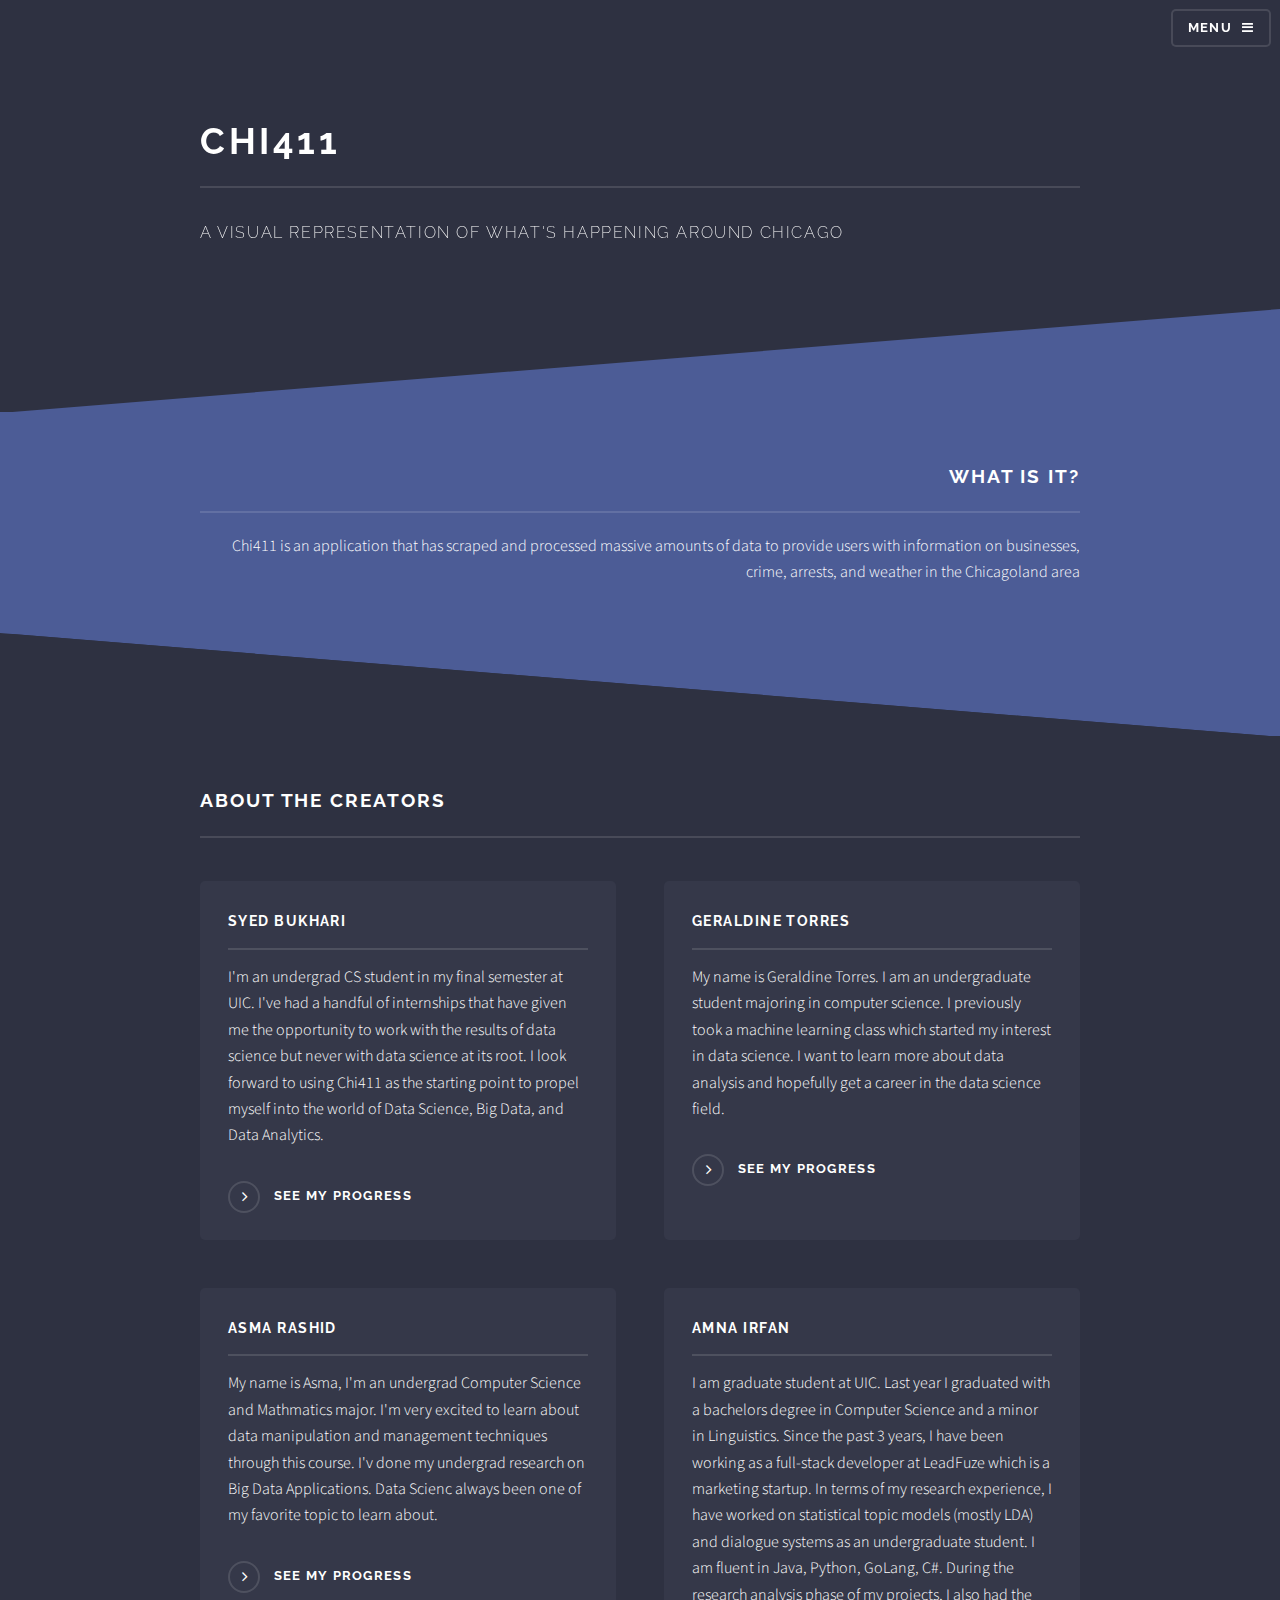
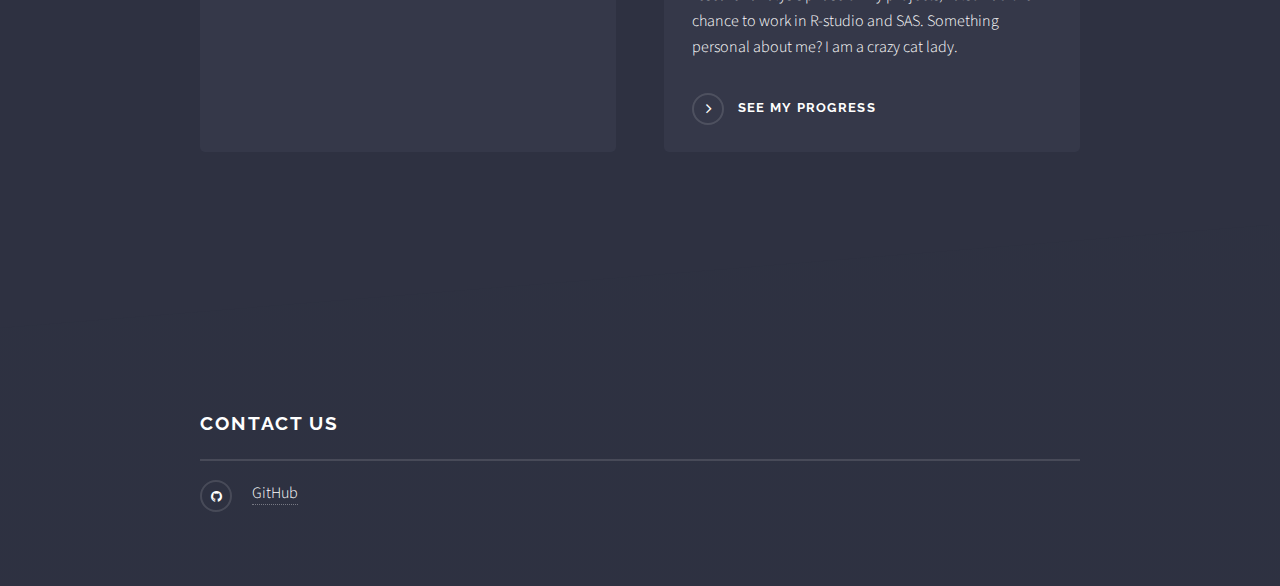
==== commit cb33714e: "Merge pull request #8 from sbukhari17/geraldine_bio" ====
--- a/index.html
+++ b/index.html
@@ -68,7 +68,8 @@
 										</article>
 										<article>
 											<h3 class="major">Geraldine Torres</h3>
-											<p>My name is Geraldine Torres. I am an undergraduate student majoring in computer science. I previously took a machine learning class which led me here because I want to learn more about data analysis and hopefully get a career in the data science field.</p>
+											<p>My name is Geraldine Torres. I am an undergraduate student majoring in computer science. I previously took a machine learning class which started my interest in data science. I want to learn more about data analysis and hopefully get a career in the data science field.</p>
+                                            <a href="pages/progress/geraldine.html" class="special">See my progress</a>
 										</article>
 										<article>
 											<h3 class="major">Asma Rashid</h3>
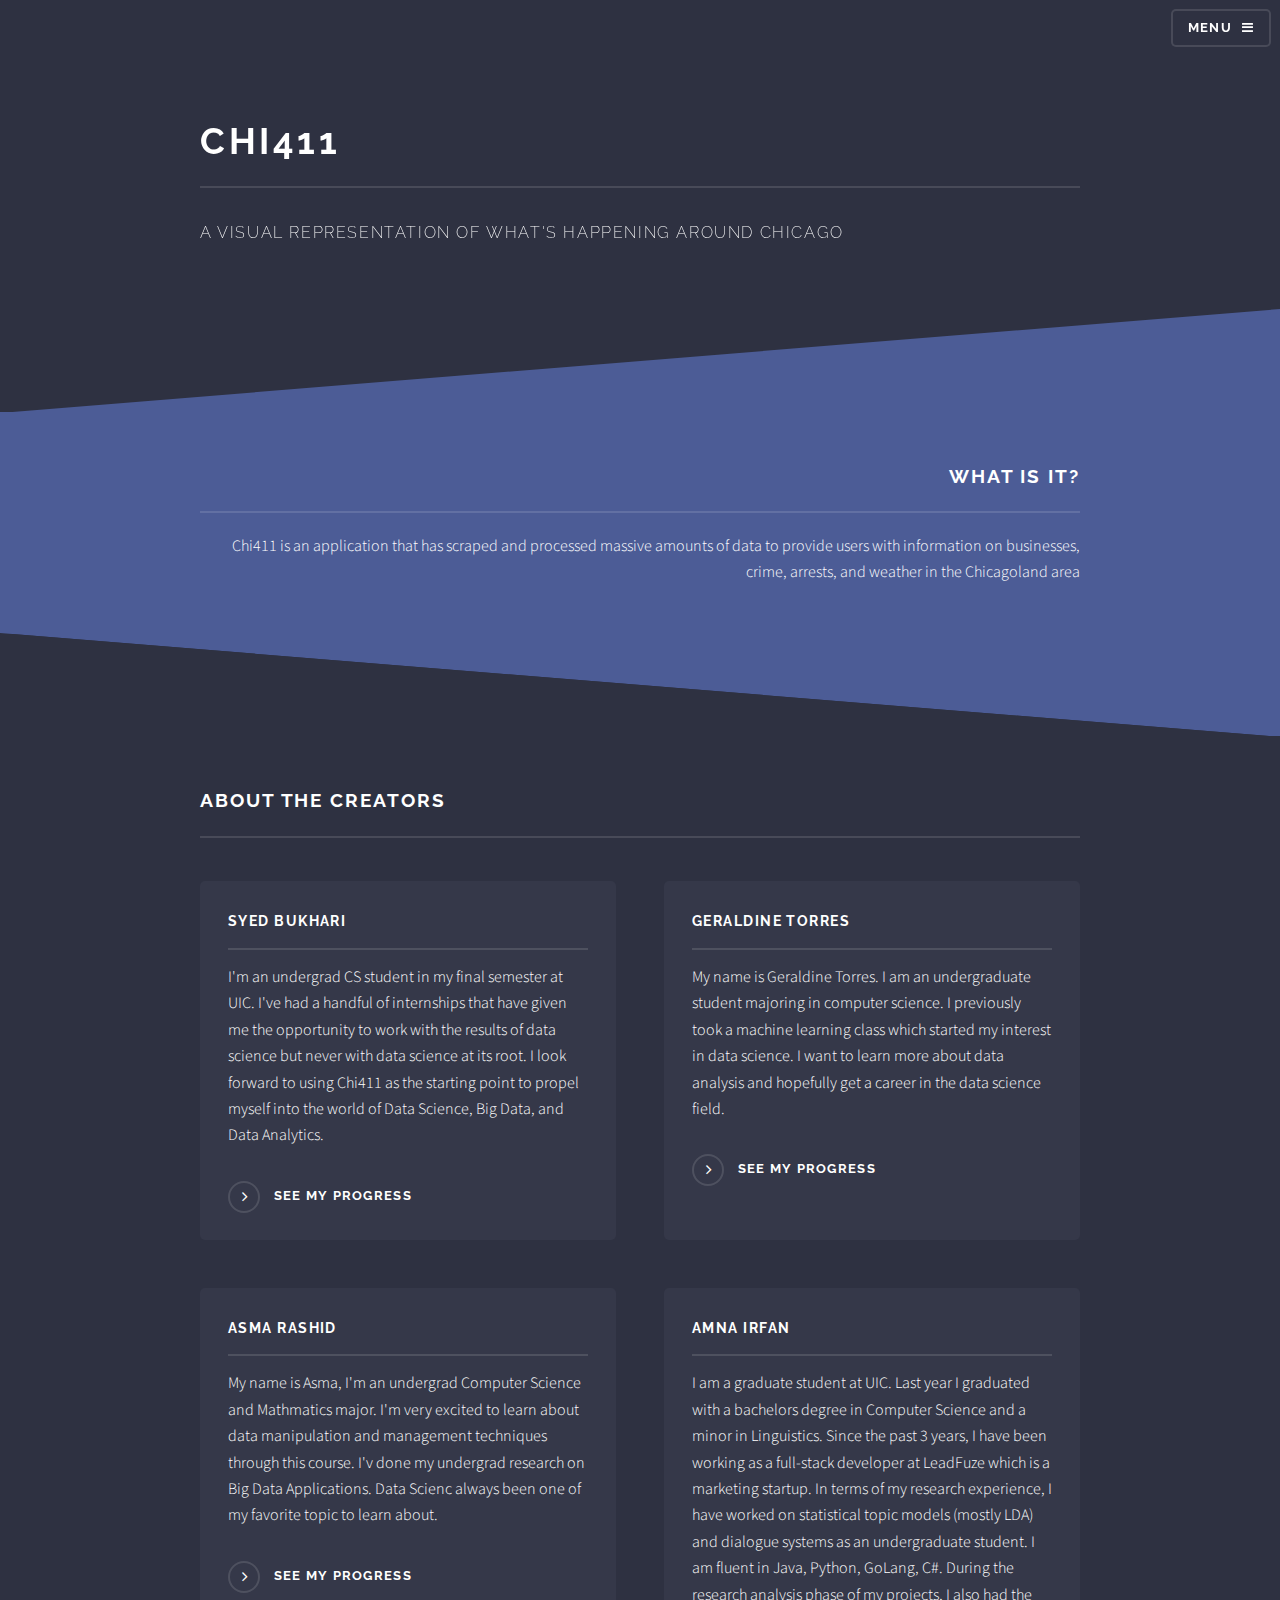
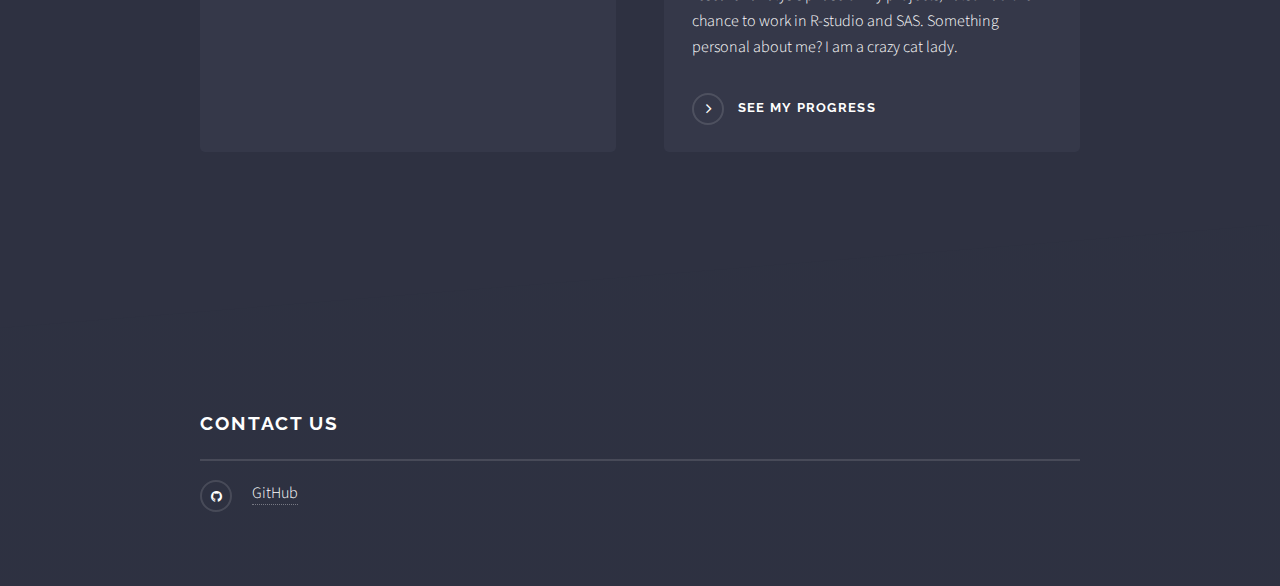
==== commit 6cdb517e: "fix typo" ====
--- a/index.html
+++ b/index.html
@@ -78,7 +78,7 @@
 										</article>
 										<article>
 											<h3 class="major">Amna Irfan</h3>
-											<p>I am graduate student at UIC. Last year I graduated with a bachelors degree in Computer Science and a minor in Linguistics.
+											<p>I am a graduate student at UIC. Last year I graduated with a bachelors degree in Computer Science and a minor in Linguistics.
 												Since the past 3 years, I have been working as a full-stack developer at LeadFuze which is a marketing startup.
 												In terms of my research experience, I have worked on statistical topic models (mostly LDA) and dialogue systems as an undergraduate student.
 												I am fluent in Java, Python, GoLang, C#. During the research analysis phase of my projects, I also had the
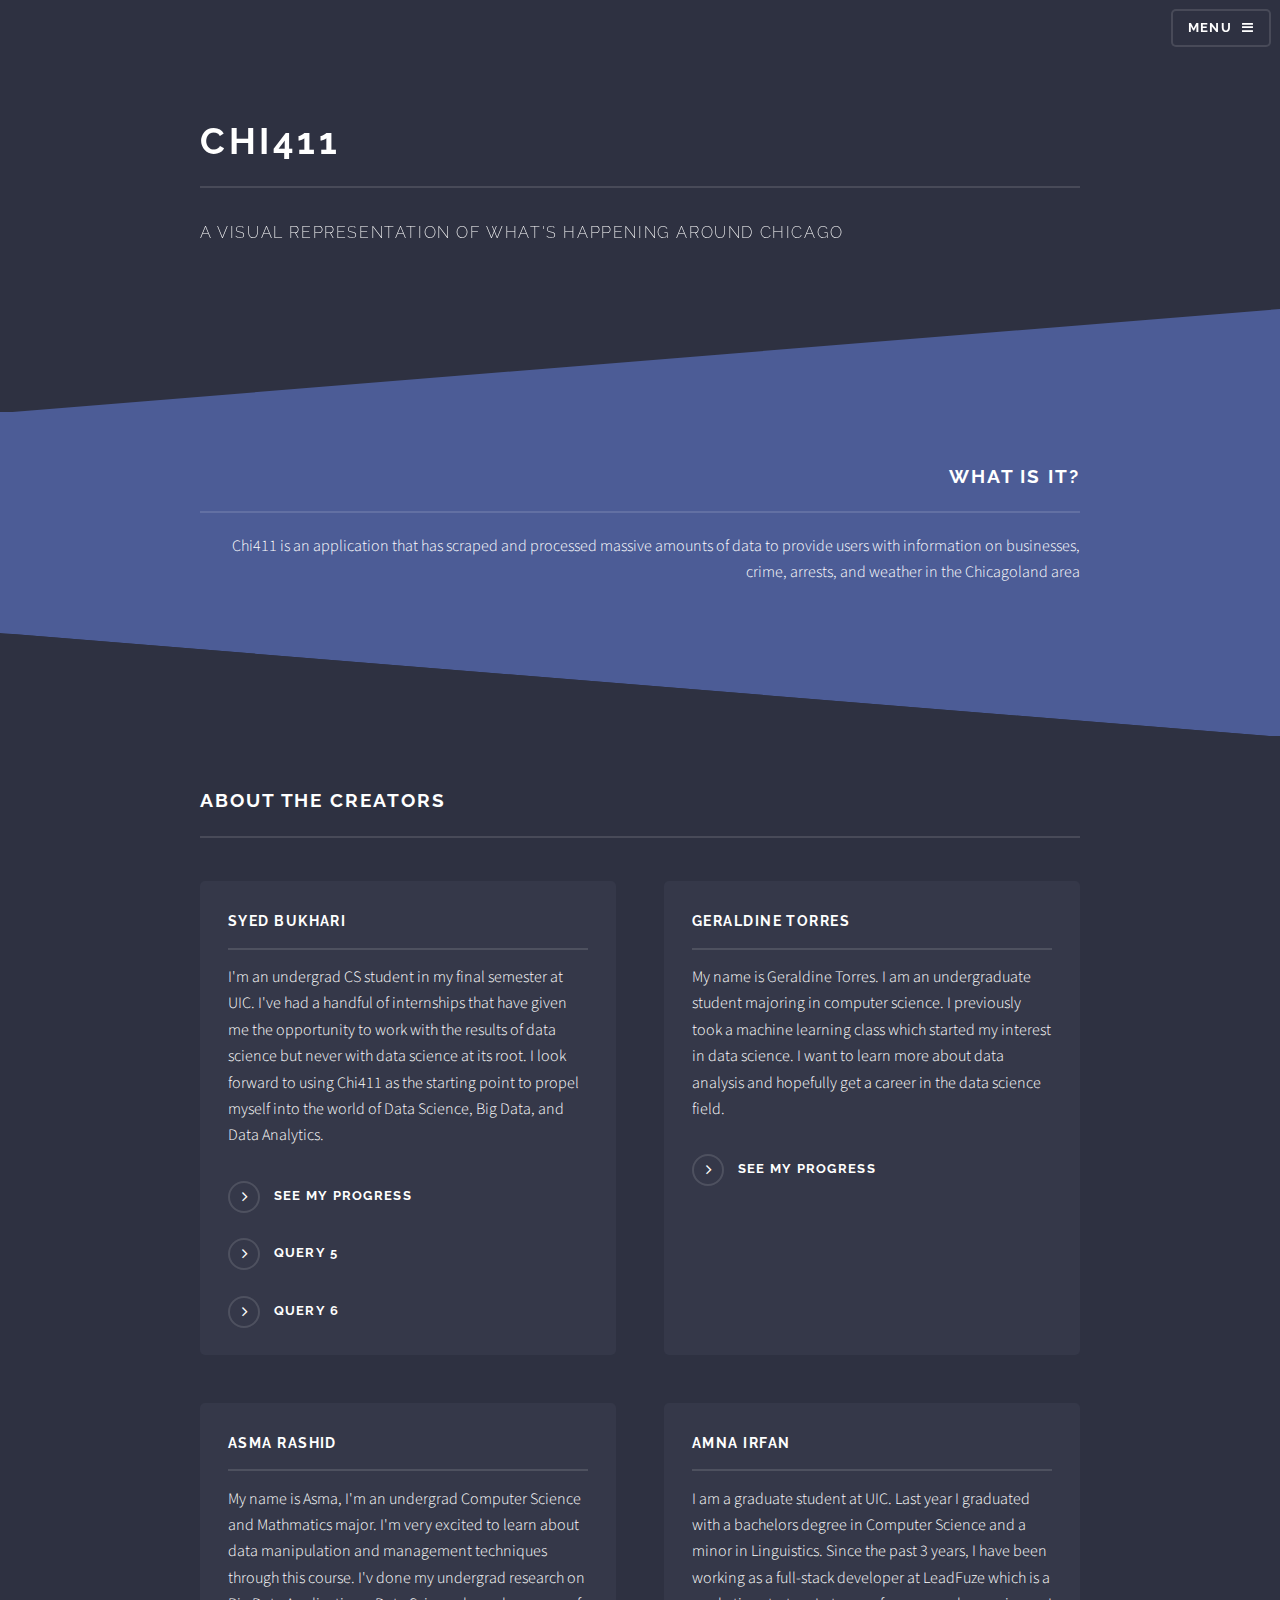
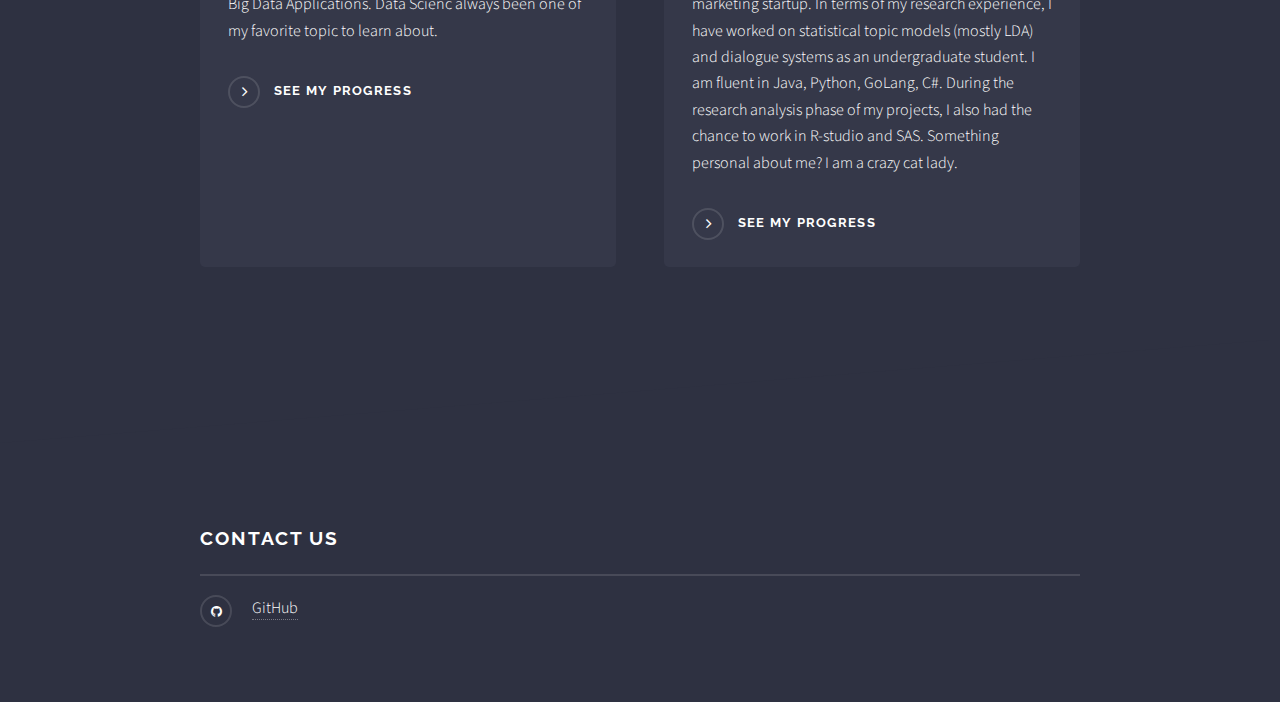
==== commit 80665407: "Merge pull request #24 from sbukhari17/syedVisualization" ====
--- a/index.html
+++ b/index.html
@@ -28,9 +28,11 @@
 							<h2>Menu</h2>
 							<ul class="links">
 								<li><a href="index.html">Home</a></li>
-								<li><a href="pages/progress/syed.html">Syed's Progress</a></li> 
-								<li><a href="pages/progress/amna.html">Amna's Progress</a></li> 
+								<li><a href="pages/progress/syed.html">Syed's Progress</a></li>
+								<li><a href="pages/progress/amna.html">Amna's Progress</a></li>
 								<li><a href="pages/progress/Asma.html">Asma's Progress</a></li>
+								<li><a href="pages/visualization/query5.html">Query 5</a></li>
+								<li><a href="pages/visualization/query6.html">Query 6</a></li>
 							</ul>
 							<a href="#" class="close">Close</a>
 						</div>
@@ -65,6 +67,8 @@
 											<h3 class="major">Syed Bukhari</h3>
 											<p>I'm an undergrad CS student in my final semester at UIC. I've had a handful of internships that have given me the opportunity to work with the results of data science but never with data science at its root. I look forward to using Chi411 as the starting point to propel myself into the world of Data Science, Big Data, and Data Analytics.</p>
 											<a href="pages/progress/syed.html" class="special">See my progress</a>
+											<a href="pages/visualization/query5.html" class="special">Query 5</a>
+											<a href="pages/visualization/query6.html" class="special">Query 6</a>
 										</article>
 										<article>
 											<h3 class="major">Geraldine Torres</h3>
